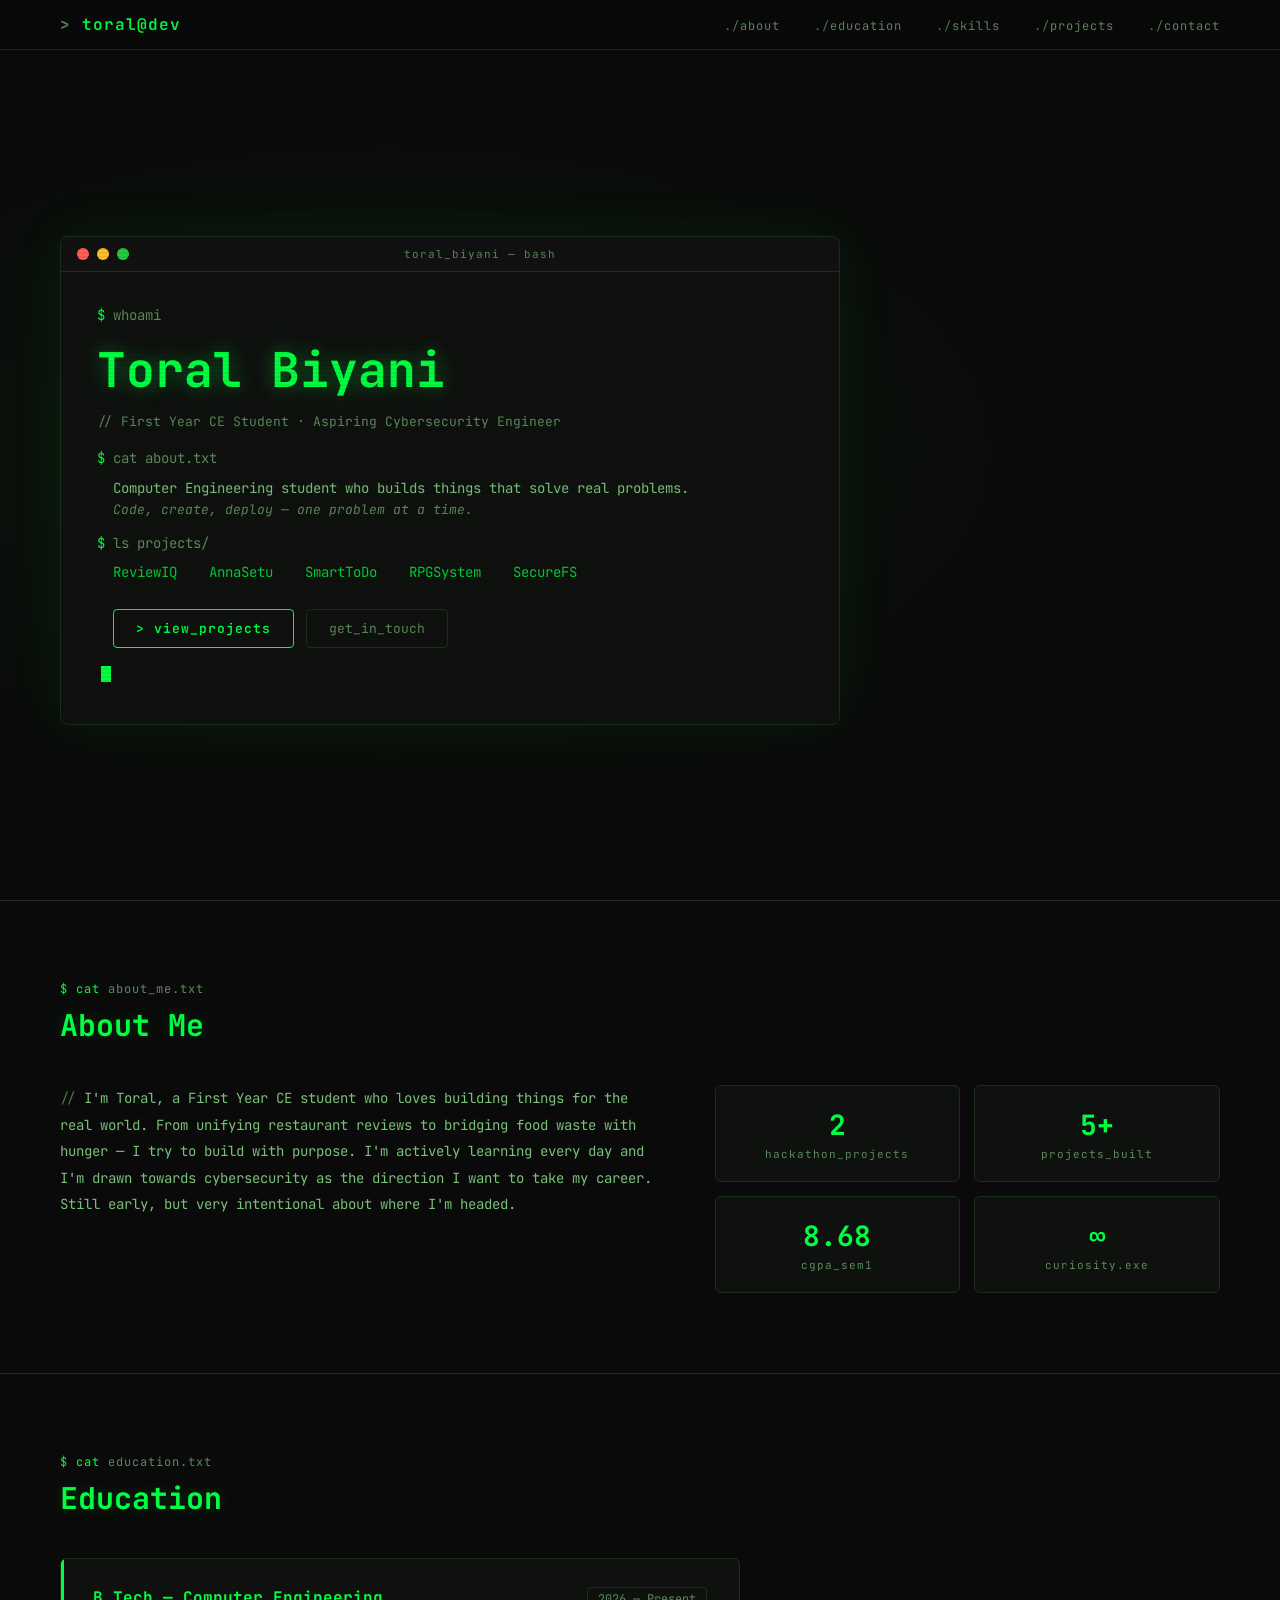
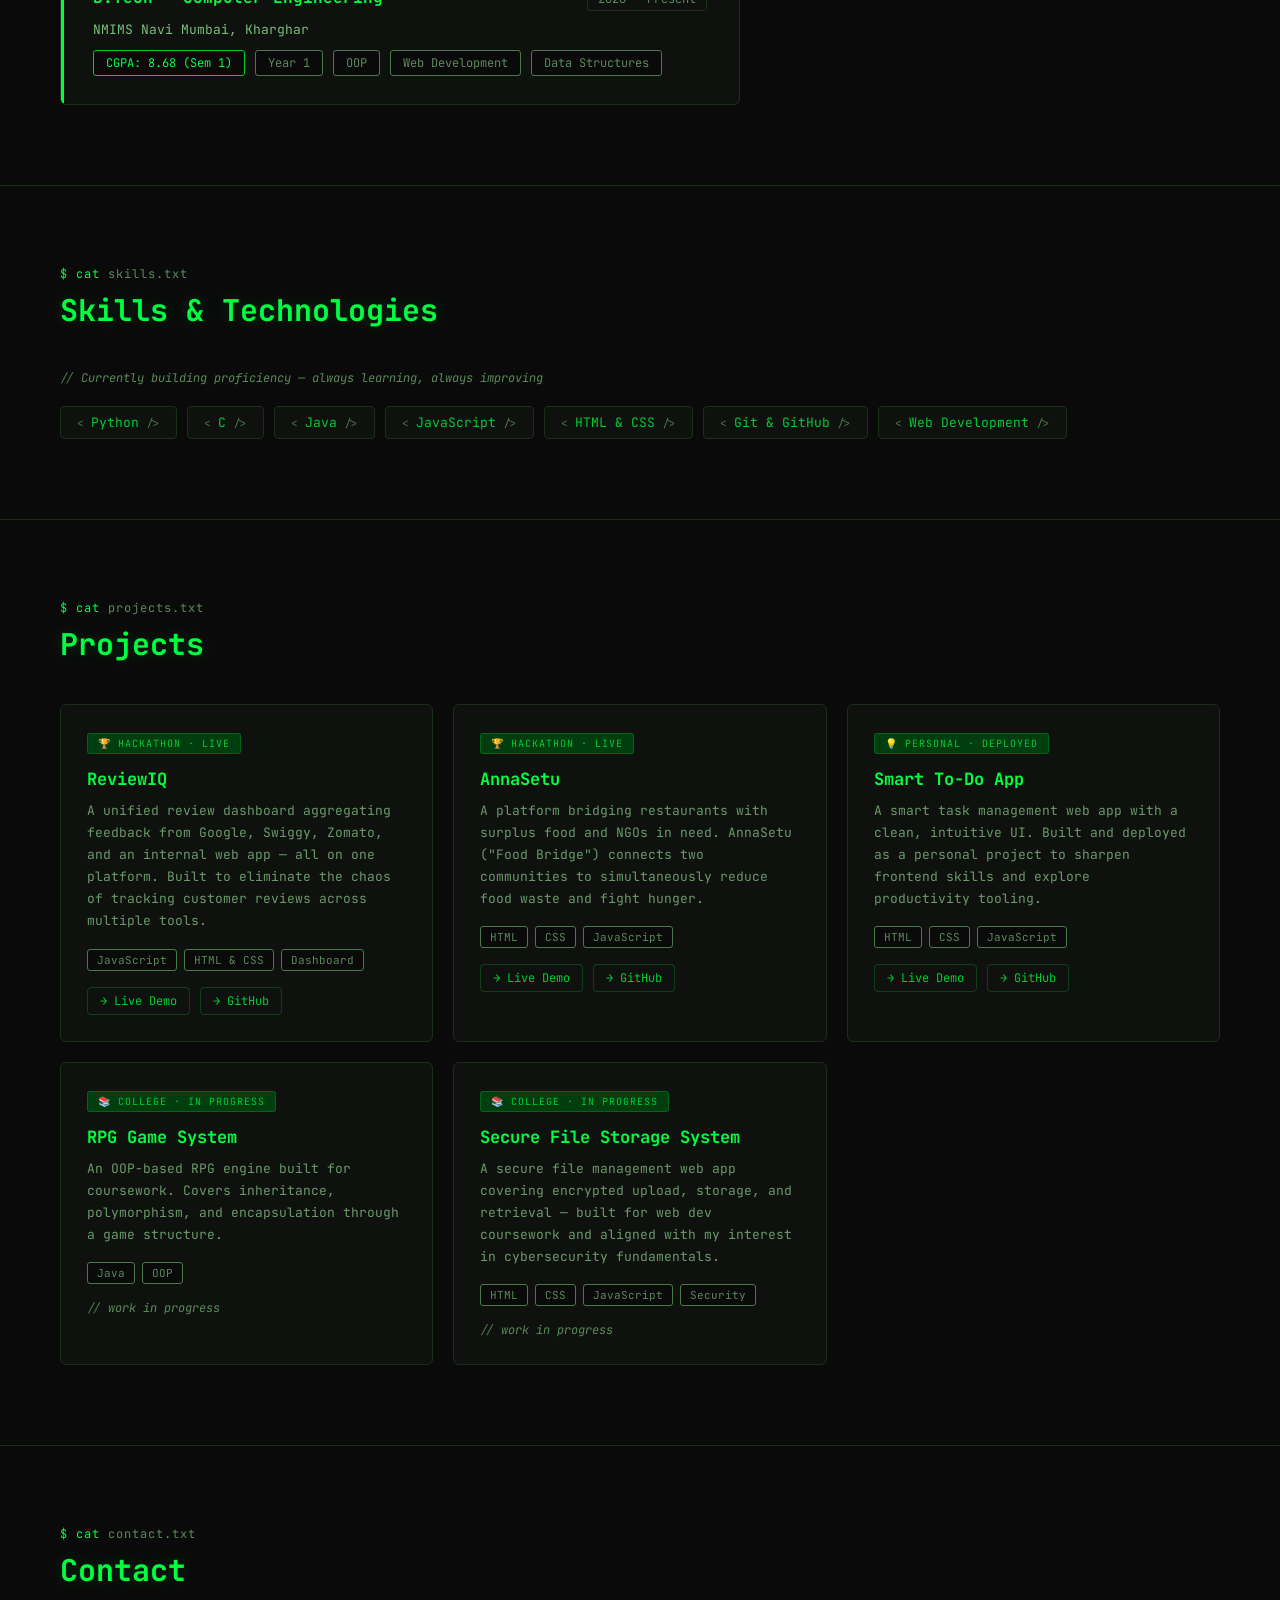
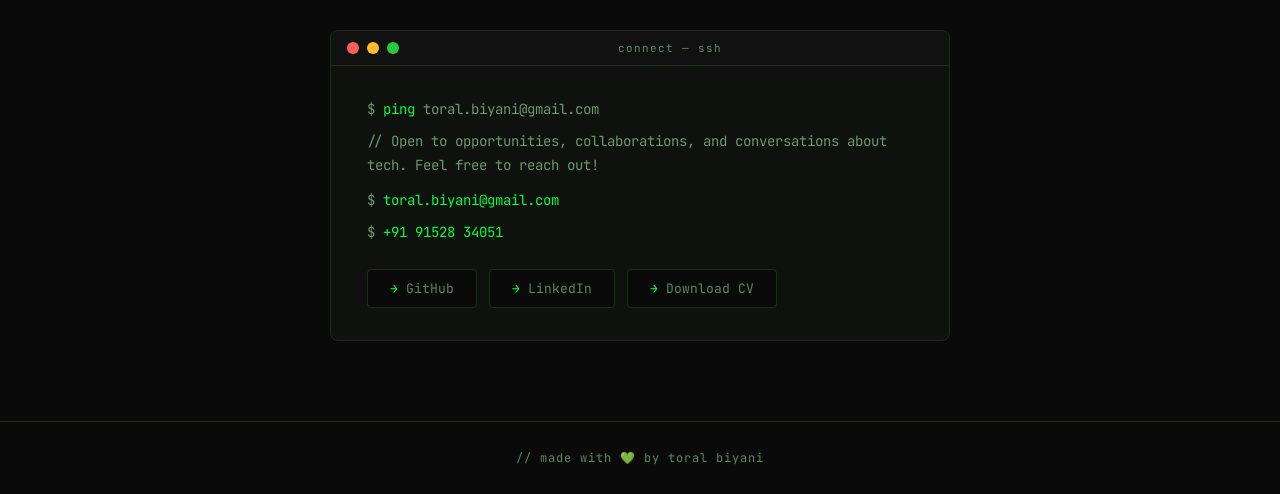
==== index.html @ 3d5fa168 "Add files via upload" ====
<!DOCTYPE html>
<html lang="en">
<head>
  <meta charset="UTF-8" />
  <meta name="viewport" content="width=device-width, initial-scale=1.0"/>
  <title>Toral Biyani | Portfolio</title>
  <link href="https://fonts.googleapis.com/css2?family=JetBrains+Mono:wght@300;400;500;600;700&display=swap" rel="stylesheet">
  <style>
    :root {
      --green: #00ff41;
      --green-dim: #00cc33;
      --green-dark: #003d0f;
      --green-glow: rgba(0,255,65,0.15);
      --bg: #0a0a0a;
      --card: #0f110f;
      --border: #1a2e1a;
      --text: #c8ffc8;
      --text-dim: #5a8a5a;
      --text-muted: #4a7a4a;
    }
    * { margin: 0; padding: 0; box-sizing: border-box; }
    body { font-family: 'JetBrains Mono', monospace; background: var(--bg); color: var(--text); }
    body::before { content: ''; position: fixed; top: 0; left: 0; width: 100%; height: 100%; background: repeating-linear-gradient(0deg, transparent, transparent 2px, rgba(0,0,0,0.06) 2px, rgba(0,0,0,0.06) 4px); pointer-events: none; z-index: 1000; }
    ::-webkit-scrollbar { width: 6px; } ::-webkit-scrollbar-track { background: var(--bg); } ::-webkit-scrollbar-thumb { background: var(--green-dim); border-radius: 3px; }
    [contenteditable="true"] { outline: none; border-bottom: 1px dashed transparent; transition: all 0.2s; cursor: text; }
    [contenteditable="true"]:hover { border-bottom: 1px dashed var(--green-dim); }
    [contenteditable="true"]:focus { border-bottom: 1px dashed var(--green); background: rgba(0,255,65,0.04); border-radius: 2px; }
    .edit-hint { position: fixed; bottom: 20px; right: 20px; background: var(--green-dark); color: var(--green); padding: 8px 14px; border-radius: 4px; font-size: 11px; z-index: 999; border: 1px solid var(--green-dim); box-shadow: 0 0 20px var(--green-glow); }
    nav { position: fixed; top: 0; width: 100%; background: rgba(10,10,10,0.95); backdrop-filter: blur(8px); padding: 14px 60px; display: flex; justify-content: space-between; align-items: center; z-index: 100; border-bottom: 1px solid var(--border); }
    .nav-logo { font-size: 16px; font-weight: 600; color: var(--green); letter-spacing: 1px; }
    .nav-logo::before { content: '> '; color: var(--text-dim); }
    .nav-links a { color: var(--text-dim); text-decoration: none; margin-left: 24px; font-size: 12px; transition: color 0.2s; letter-spacing: 1px; }
    .nav-links a::before { content: './'; color: var(--text-muted); }
    .nav-links a:hover { color: var(--green); text-shadow: 0 0 8px var(--green); }
    #hero { min-height: 100vh; display: flex; align-items: center; padding: 120px 60px 60px; background: radial-gradient(ellipse at 30% 50%, rgba(0,255,65,0.05) 0%, transparent 60%); }
    .terminal-window { background: var(--card); border: 1px solid var(--border); border-radius: 8px; width: 100%; max-width: 780px; box-shadow: 0 0 60px rgba(0,255,65,0.07); }
    .terminal-bar { background: #111; padding: 10px 16px; border-bottom: 1px solid var(--border); display: flex; align-items: center; gap: 8px; border-radius: 8px 8px 0 0; }
    .dot { width: 12px; height: 12px; border-radius: 50%; }
    .dot.red { background: #ff5f56; } .dot.yellow { background: #ffbd2e; } .dot.green-dot { background: #27c93f; }
    .terminal-title { font-size: 11px; color: var(--text-dim); margin: 0 auto; letter-spacing: 1px; }
    .terminal-body { padding: 32px 36px; }
    .t-line { margin-bottom: 6px; font-size: 14px; line-height: 1.7; }
    .t-prompt { color: var(--text-dim); } .t-prompt::before { content: '$ '; color: var(--green); }
    .t-output { color: var(--text); padding-left: 16px; }
    .t-name { font-size: clamp(28px,4vw,48px); font-weight: 700; color: var(--green); text-shadow: 0 0 20px rgba(0,255,65,0.4); display: block; margin: 10px 0; }
    .t-tag { color: var(--text-dim); font-size: 13px; }
    .t-tagline { color: #7abf7a; font-size: 14px; margin: 8px 0 4px; padding-left: 16px; }
    .t-oneliner { color: var(--text-dim); font-size: 13px; padding-left: 16px; font-style: italic; }
    .t-blank { margin-bottom: 14px; }
    .t-cursor { display: inline-block; width: 10px; height: 16px; background: var(--green); animation: blink 1s infinite; vertical-align: middle; margin-left: 4px; }
    @keyframes blink { 0%,49%{opacity:1}50%,100%{opacity:0} }
    .hero-btns { display: flex; gap: 12px; flex-wrap: wrap; margin-top: 24px; padding-left: 16px; }
    .btn-primary { background: transparent; color: var(--green); padding: 10px 22px; border: 1px solid var(--green); border-radius: 4px; text-decoration: none; font-family: inherit; font-size: 13px; font-weight: 600; transition: all 0.2s; letter-spacing: 1px; }
    .btn-primary::before { content: '> '; }
    .btn-primary:hover { background: var(--green-glow); box-shadow: 0 0 20px rgba(0,255,65,0.2); }
    .btn-secondary { background: transparent; color: var(--text-dim); padding: 10px 22px; border: 1px solid var(--border); border-radius: 4px; text-decoration: none; font-family: inherit; font-size: 13px; transition: all 0.2s; }
    .btn-secondary:hover { border-color: var(--green-dim); color: var(--green); }
    section { padding: 80px 60px; border-top: 1px solid var(--border); }
    .section-prompt { font-size: 12px; color: var(--text-dim); margin-bottom: 8px; letter-spacing: 1px; }
    .section-prompt::before { content: '$ cat '; color: var(--green); }
    .section-prompt::after { content: '.txt'; }
    .section-title { font-size: 30px; font-weight: 700; color: var(--green); margin-bottom: 40px; text-shadow: 0 0 15px rgba(0,255,65,0.2); }
    .about-grid { display: grid; grid-template-columns: 1.2fr 1fr; gap: 48px; align-items: start; }
    .about-text { font-size: 14px; color: #7abf7a; line-height: 1.9; }
    .about-text::before { content: '// '; color: var(--text-muted); }
    .about-stats { display: grid; grid-template-columns: 1fr 1fr; gap: 14px; }
    .stat-card { background: var(--card); border: 1px solid var(--border); padding: 20px; border-radius: 6px; text-align: center; transition: all 0.2s; position: relative; overflow: hidden; }
    .stat-card::before { content: ''; position: absolute; top: 0; left: 0; right: 0; height: 2px; background: var(--green); opacity: 0; transition: opacity 0.2s; }
    .stat-card:hover { border-color: var(--green-dim); } .stat-card:hover::before { opacity: 1; }
    .stat-number { font-size: 28px; font-weight: 700; color: var(--green); }
    .stat-label { font-size: 11px; color: var(--text-dim); margin-top: 4px; letter-spacing: 1px; }
    .edu-card { background: var(--card); border: 1px solid var(--border); border-radius: 6px; padding: 28px 32px; position: relative; overflow: hidden; transition: all 0.2s; max-width: 680px; }
    .edu-card::before { content: ''; position: absolute; top: 0; left: 0; width: 3px; height: 100%; background: var(--green); }
    .edu-card:hover { border-color: var(--green-dim); box-shadow: 0 0 24px rgba(0,255,65,0.06); }
    .edu-header { display: flex; justify-content: space-between; align-items: flex-start; flex-wrap: wrap; gap: 10px; margin-bottom: 10px; }
    .edu-degree { font-size: 16px; font-weight: 700; color: var(--green); }
    .edu-date { font-size: 12px; color: var(--text-dim); border: 1px solid var(--border); padding: 3px 10px; border-radius: 3px; }
    .edu-college { font-size: 13px; color: #7abf7a; margin-bottom: 12px; }
    .edu-meta { display: flex; gap: 10px; flex-wrap: wrap; }
    .edu-chip { background: var(--bg); border: 1px solid var(--text-muted); color: var(--text-dim); padding: 4px 12px; border-radius: 3px; font-size: 12px; }
    .edu-chip.highlight { border-color: var(--green-dim); color: var(--green); }
    .skills-section-note { font-size: 12px; color: var(--text-dim); margin-bottom: 20px; font-style: italic; }
    .skills-section-note::before { content: '// '; color: var(--text-muted); }
    .skills-grid { display: flex; flex-wrap: wrap; gap: 10px; }
    .skill-tag { background: var(--card); border: 1px solid var(--border); color: var(--green-dim); padding: 7px 16px; border-radius: 4px; font-size: 13px; font-family: inherit; transition: all 0.2s; }
    .skill-tag::before { content: '< '; color: var(--text-muted); font-size: 11px; }
    .skill-tag::after { content: ' />'; color: var(--text-muted); font-size: 11px; }
    .skill-tag:hover { border-color: var(--green); color: var(--green); box-shadow: 0 0 12px rgba(0,255,65,0.1); }
    .add-skill-btn { background: transparent; border: 1px dashed var(--text-dim); color: var(--text-dim); padding: 7px 16px; border-radius: 4px; font-size: 13px; font-family: inherit; cursor: pointer; transition: all 0.2s; }
    .add-skill-btn:hover { border-color: var(--green); color: var(--green); }
    .projects-grid { display: grid; grid-template-columns: repeat(auto-fill, minmax(320px,1fr)); gap: 20px; }
    .project-card { background: var(--card); border: 1px solid var(--border); border-radius: 6px; padding: 26px; transition: all 0.2s; position: relative; overflow: hidden; }
    .project-card::before { content: ''; position: absolute; top: 0; left: 0; width: 3px; height: 100%; background: var(--green); opacity: 0; transition: opacity 0.2s; }
    .project-card:hover { border-color: var(--green-dim); transform: translateY(-3px); box-shadow: 0 8px 30px rgba(0,255,65,0.07); }
    .project-card:hover::before { opacity: 1; }
    .project-badge { display: inline-block; background: var(--green-dark); color: var(--green-dim); padding: 3px 10px; border-radius: 3px; font-size: 10px; margin-bottom: 14px; border: 1px solid rgba(0,255,65,0.2); letter-spacing: 1px; text-transform: uppercase; }
    .project-title { font-size: 17px; font-weight: 700; color: var(--green); margin-bottom: 10px; }
    .project-desc { font-size: 13px; color: #6a9a6a; line-height: 1.7; margin-bottom: 16px; }
    .project-tech { display: flex; flex-wrap: wrap; gap: 7px; margin-bottom: 16px; }
    .tech-chip { background: var(--bg); border: 1px solid var(--text-muted); color: var(--text-dim); padding: 3px 9px; border-radius: 3px; font-size: 11px; font-family: inherit; }
    .project-links { display: flex; gap: 10px; }
    .project-link { font-size: 12px; color: var(--green-dim); text-decoration: none; border: 1px solid rgba(0,255,65,0.2); padding: 5px 12px; border-radius: 4px; font-family: inherit; transition: all 0.2s; }
    .project-link::before { content: '→ '; }
    .project-link:hover { background: var(--green-glow); color: var(--green); border-color: var(--green); }
    .project-wip { font-size: 12px; color: var(--text-dim); font-style: italic; margin-top: 10px; }
    .project-wip::before { content: '// '; color: var(--text-muted); }
    .add-project-btn { background: transparent; border: 1px dashed var(--text-dim); border-radius: 6px; padding: 28px; color: var(--text-dim); font-size: 13px; font-family: inherit; cursor: pointer; width: 100%; text-align: center; transition: all 0.2s; }
    .add-project-btn:hover { border-color: var(--green); color: var(--green); }
    .contact-terminal { background: var(--card); border: 1px solid var(--border); border-radius: 8px; max-width: 620px; margin: 0 auto; overflow: hidden; }
    .contact-bar { background: #111; padding: 10px 16px; border-bottom: 1px solid var(--border); display: flex; align-items: center; gap: 8px; }
    .contact-body { padding: 32px 36px; }
    .c-line { font-size: 14px; margin-bottom: 8px; color: #6a9a6a; line-height: 1.7; }
    .c-line span { color: var(--green); }
    .contact-links { display: flex; gap: 12px; flex-wrap: wrap; margin-top: 24px; }
    .contact-link { background: var(--bg); border: 1px solid var(--border); color: var(--text-dim); padding: 10px 22px; border-radius: 4px; text-decoration: none; font-family: inherit; font-size: 13px; transition: all 0.2s; }
    .contact-link::before { content: '→ '; color: var(--green); }
    .contact-link:hover { border-color: var(--green); color: var(--green); }
    footer { text-align: center; padding: 28px; color: var(--text-dim); font-size: 12px; border-top: 1px solid var(--border); letter-spacing: 1px; }
    @media (max-width: 768px) { nav { padding: 12px 20px; } #hero, section { padding: 90px 20px 50px; } .terminal-body { padding: 20px; } .about-grid { grid-template-columns: 1fr; } .nav-links { display: none; } .edu-header { flex-direction: column; } }
  </style>
</head>
<body>
<nav>
  <div class="nav-logo" contenteditable="false">toral@dev</div>
  <div class="nav-links">
    <a href="#about">about</a>
    <a href="#education">education</a>
    <a href="#skills">skills</a>
    <a href="#projects">projects</a>
    <a href="#contact">contact</a>
  </div>
</nav>

<section id="hero">
  <div class="terminal-window">
    <div class="terminal-bar">
      <div class="dot red"></div><div class="dot yellow"></div><div class="dot green-dot"></div>
      <span class="terminal-title">toral_biyani — bash</span>
    </div>
    <div class="terminal-body">
      <div class="t-line t-prompt" contenteditable="false">whoami</div>
      <span class="t-name" contenteditable="false">Toral Biyani</span>
      <div class="t-line t-tag" contenteditable="false">// First Year CE Student · Aspiring Cybersecurity Engineer</div>
      <div class="t-blank"></div>
      <div class="t-line t-prompt" contenteditable="false">cat about.txt</div>
      <div class="t-tagline" contenteditable="false">Computer Engineering student who builds things that solve real problems.</div>
      <div class="t-oneliner">Code, create, deploy — one problem at a time.</div>
      <div class="t-blank"></div>
      <div class="t-line t-prompt">ls projects/</div>
      <div class="t-line t-output" style="color:var(--green-dim)">ReviewIQ &nbsp;&nbsp; AnnaSetu &nbsp;&nbsp; SmartToDo &nbsp;&nbsp; RPGSystem &nbsp;&nbsp; SecureFS</div>
      <div class="t-blank"></div>
      <div class="hero-btns">
        <a href="#projects" class="btn-primary">view_projects</a>
        <a href="#contact" class="btn-secondary">get_in_touch</a>
      </div>
      <div class="t-blank"></div>
      <div class="t-line" style="color:var(--text-dim)"><span class="t-cursor"></span></div>
    </div>
  </div>
</section>

<section id="about">
  <div class="section-prompt" contenteditable="false">about_me</div>
  <div class="section-title">About Me</div>
  <div class="about-grid">
    <p class="about-text" contenteditable="false">I'm Toral, a First Year CE student who loves building things for the real world. From unifying restaurant reviews to bridging food waste with hunger — I try to build with purpose. I'm actively learning every day and I'm drawn towards cybersecurity as the direction I want to take my career. Still early, but very intentional about where I'm headed.</p>
    <div class="about-stats">
      <div class="stat-card"><div class="stat-number" contenteditable="false">2</div><div class="stat-label" contenteditable="false">hackathon_projects</div></div>
      <div class="stat-card"><div class="stat-number" contenteditable="false">5+</div><div class="stat-label" contenteditable="false">projects_built</div></div>
      <div class="stat-card"><div class="stat-number" contenteditable="false">8.68</div><div class="stat-label" contenteditable="false">cgpa_sem1</div></div>
      <div class="stat-card"><div class="stat-number" contenteditable="false">∞</div><div class="stat-label" contenteditable="false">curiosity.exe</div></div>
    </div>
  </div>
</section>

<section id="education">
  <div class="section-prompt" contenteditable="false">education</div>
  <div class="section-title">Education</div>
  <div class="edu-card">
    <div class="edu-header">
      <div class="edu-degree" contenteditable="false">B.Tech — Computer Engineering</div>
      <div class="edu-date" contenteditable="false">2026 — Present</div>
    </div>
    <div class="edu-college" contenteditable="false">NMIMS Navi Mumbai, Kharghar</div>
    <div class="edu-meta">
      <div class="edu-chip highlight" contenteditable="false">CGPA: 8.68 (Sem 1)</div>
      <div class="edu-chip" contenteditable="false">Year 1</div>
      <div class="edu-chip" contenteditable="false">OOP</div>
      <div class="edu-chip" contenteditable="false">Web Development</div>
      <div class="edu-chip" contenteditable="false">Data Structures</div>
    </div>
  </div>
</section>

<section id="skills">
  <div class="section-prompt" contenteditable="false">skills</div>
  <div class="section-title">Skills & Technologies</div>
  <p class="skills-section-note">Currently building proficiency — always learning, always improving</p>
  <div class="skills-grid" id="skillsGrid">
    <span class="skill-tag" contenteditable="false">Python</span>
    <span class="skill-tag" contenteditable="false">C</span>
    <span class="skill-tag" contenteditable="false">Java</span>
    <span class="skill-tag" contenteditable="false">JavaScript</span>
    <span class="skill-tag" contenteditable="false">HTML & CSS</span>
    <span class="skill-tag" contenteditable="false">Git & GitHub</span>
    <span class="skill-tag" contenteditable="false">Web Development</span>
  </div>
</section>

<section id="projects">
  <div class="section-prompt" contenteditable="false">projects</div>
  <div class="section-title">Projects</div>
  <div class="projects-grid" id="projectsGrid">

    <div class="project-card">
      <div class="project-badge" contenteditable="false">🏆 Hackathon · Live</div>
      <div class="project-title" contenteditable="false">ReviewIQ</div>
      <div class="project-desc" contenteditable="false">A unified review dashboard aggregating feedback from Google, Swiggy, Zomato, and an internal web app — all on one platform. Built to eliminate the chaos of tracking customer reviews across multiple tools.</div>
      <div class="project-tech">
        <span class="tech-chip" contenteditable="false">JavaScript</span>
        <span class="tech-chip" contenteditable="false">HTML & CSS</span>
        <span class="tech-chip" contenteditable="false">Dashboard</span>
      </div>
      <div class="project-links">
        <a href="https://reviewiq-mocha.vercel.app/" class="project-link" target="_blank">Live Demo</a>
        <a href="https://github.com/toral-7/Executors-PS4" class="project-link" target="_blank">GitHub</a>
      </div>
    </div>

    <div class="project-card">
      <div class="project-badge" contenteditable="false">🏆 Hackathon · Live</div>
      <div class="project-title" contenteditable="false">AnnaSetu</div>
      <div class="project-desc" contenteditable="false">A platform bridging restaurants with surplus food and NGOs in need. AnnaSetu ("Food Bridge") connects two communities to simultaneously reduce food waste and fight hunger.</div>
      <div class="project-tech">
        <span class="tech-chip" contenteditable="false">HTML</span>
        <span class="tech-chip" contenteditable="false">CSS</span>
        <span class="tech-chip" contenteditable="false">JavaScript</span>
      </div>
      <div class="project-links">
        <a href="https://foodbridge-d9a74.web.app/" class="project-link" target="_blank">Live Demo</a>
        <a href="https://github.com/Shashwat-Chavarkar26/Techsprint" class="project-link" target="_blank">GitHub</a>
      </div>
    </div>

    <div class="project-card">
      <div class="project-badge" contenteditable="false">💡 Personal · Deployed</div>
      <div class="project-title" contenteditable="false">Smart To-Do App</div>
      <div class="project-desc" contenteditable="false">A smart task management web app with a clean, intuitive UI. Built and deployed as a personal project to sharpen frontend skills and explore productivity tooling.</div>
      <div class="project-tech">
        <span class="tech-chip" contenteditable="false">HTML</span>
        <span class="tech-chip" contenteditable="false">CSS</span>
        <span class="tech-chip" contenteditable="false">JavaScript</span>
      </div>
      <div class="project-links">
        <a href="https://toral-7.github.io/Smart-To-do-App/" class="project-link" target="_blank">Live Demo</a>
        <a href="https://github.com/toral-7/Smart-To-do-App" class="project-link" target="_blank">GitHub</a>
      </div>
    </div>

    <div class="project-card">
      <div class="project-badge" contenteditable="false">📚 College · In Progress</div>
      <div class="project-title" contenteditable="false">RPG Game System</div>
      <div class="project-desc" contenteditable="false">An OOP-based RPG engine built for coursework. Covers inheritance, polymorphism, and encapsulation through a game structure.</div>
      <div class="project-tech">
        <span class="tech-chip" contenteditable="false">Java</span>
        <span class="tech-chip" contenteditable="false">OOP</span>
      </div>
      <p class="project-wip">work in progress</p>
    </div>

    <div class="project-card">
      <div class="project-badge" contenteditable="false">📚 College · In Progress</div>
      <div class="project-title" contenteditable="false">Secure File Storage System</div>
      <div class="project-desc" contenteditable="false">A secure file management web app covering encrypted upload, storage, and retrieval — built for web dev coursework and aligned with my interest in cybersecurity fundamentals.</div>
      <div class="project-tech">
        <span class="tech-chip" contenteditable="false">HTML</span>
        <span class="tech-chip" contenteditable="false">CSS</span>
        <span class="tech-chip" contenteditable="false">JavaScript</span>
        <span class="tech-chip" contenteditable="false">Security</span>
      </div>
      <p class="project-wip">work in progress</p>
    </div>
  </div>
</section>

<section id="contact">
  <div class="section-prompt" contenteditable="false">contact</div>
  <div class="section-title">Contact</div>
  <div class="contact-terminal">
    <div class="contact-bar">
      <div class="dot red"></div><div class="dot yellow"></div><div class="dot green-dot"></div>
      <span class="terminal-title">connect — ssh</span>
    </div>
    <div class="contact-body">
      <div class="c-line">$ <span>ping</span> toral.biyani@gmail.com</div>
      <div class="c-line" contenteditable="false">// Open to opportunities, collaborations, and conversations about tech. Feel free to reach out!</div>
      <div class="c-line" style="margin-top:12px;">$ <span contenteditable="false">toral.biyani@gmail.com</span></div>
      <div class="c-line">$ <span contenteditable="false">+91 91528 34051</span></div>
      <div class="contact-links">
        <a href="https://github.com/toral-7" class="contact-link" target="_blank">GitHub</a>
        <a href="https://www.linkedin.com/in/toral-biyani-683ba9376/" class="contact-link" target="_blank">LinkedIn</a>
        <a href="https://drive.google.com/file/d/1hPYd98aHu10ZrvgjDI_PnOApwJtbGR93/view?usp=sharing" class="contact-link" target="_blank">Download CV</a>
      </div>
    </div>
  </div>
</section>

<footer>// made with 💚 by toral biyani</footer>
</body>
</html>
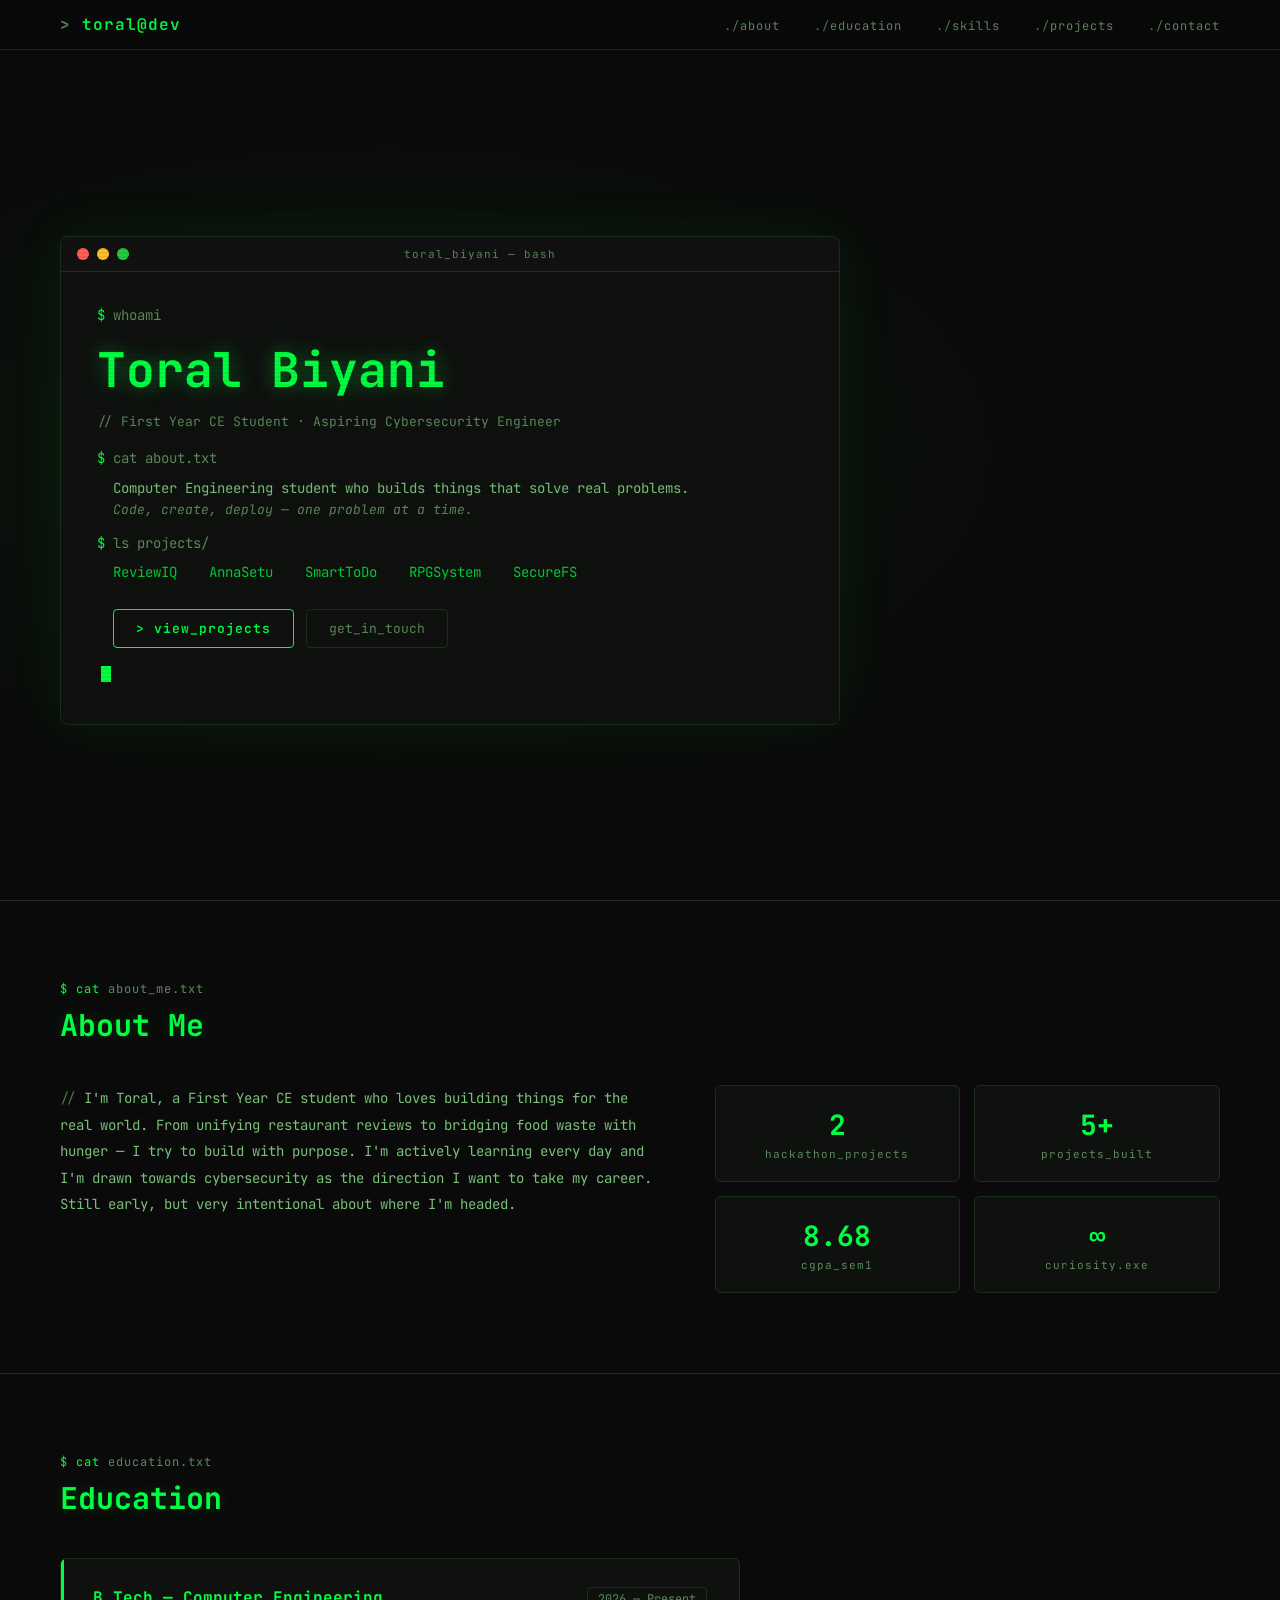
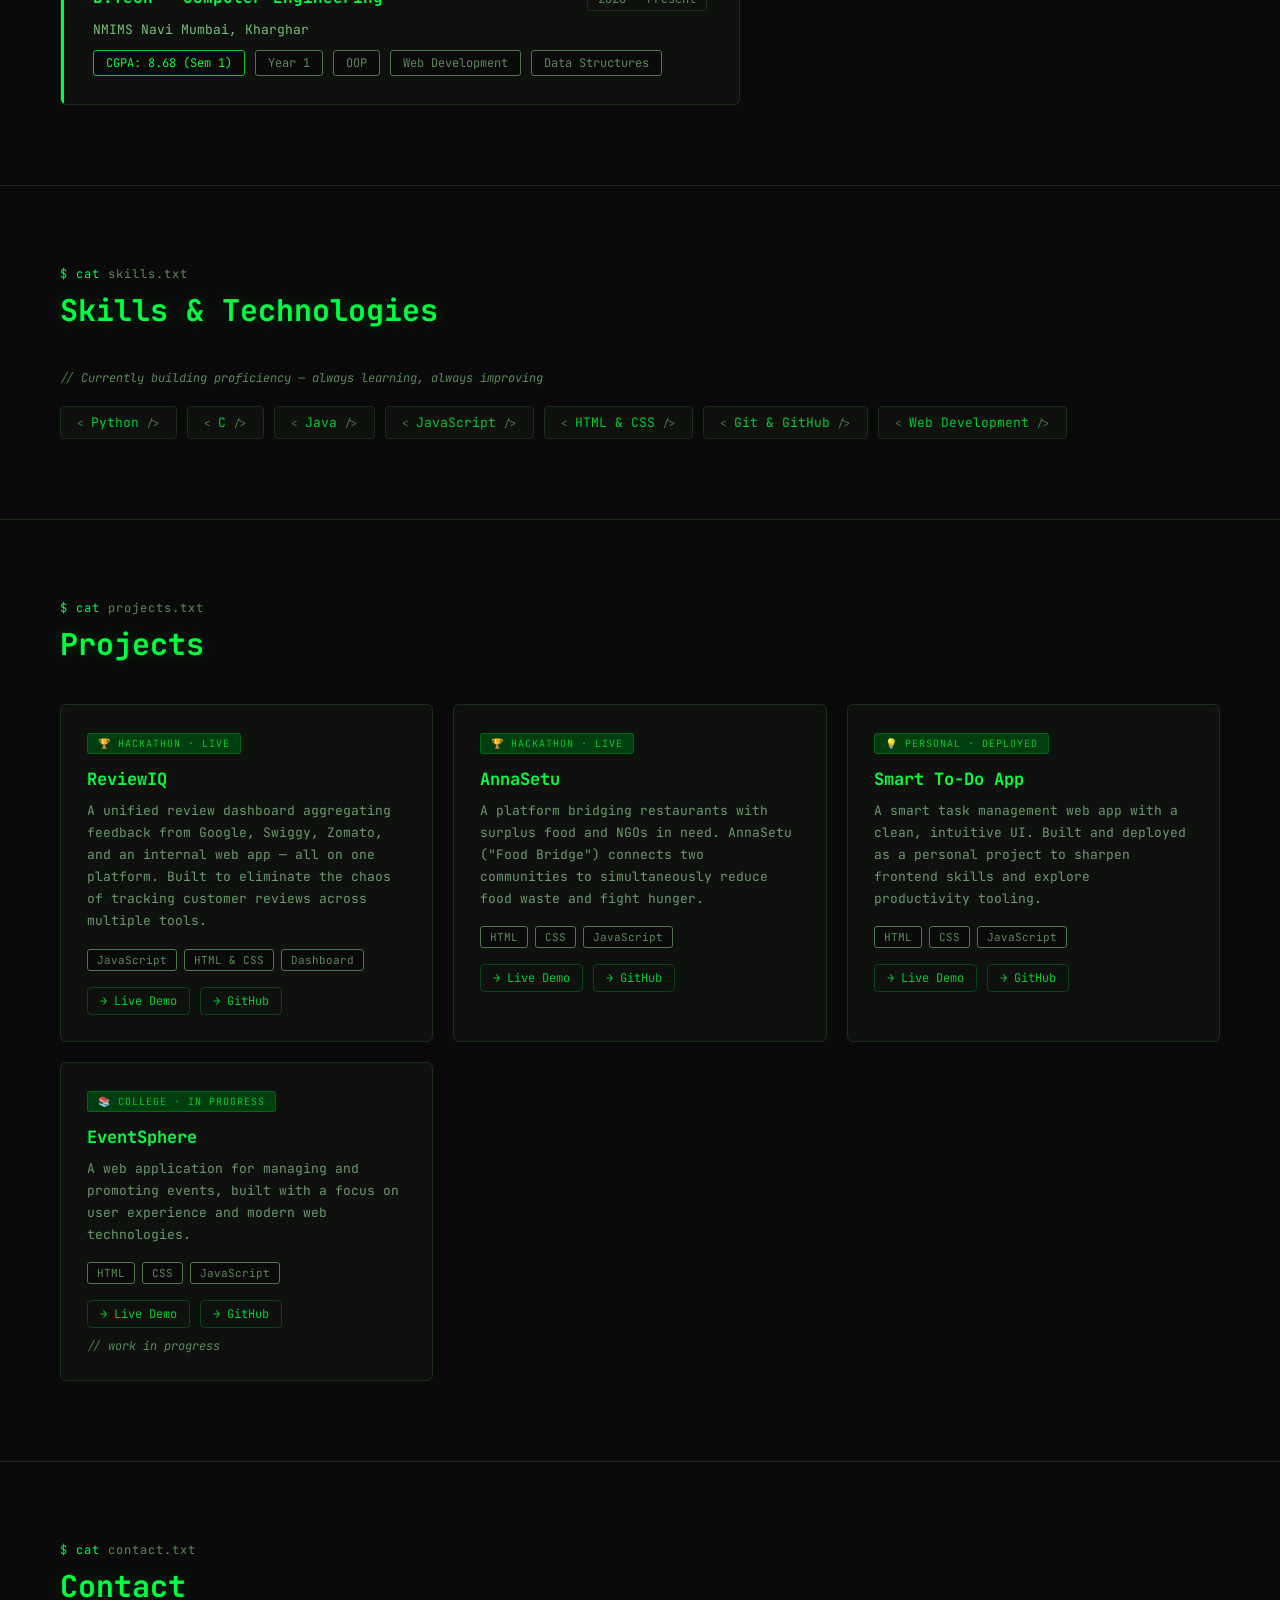
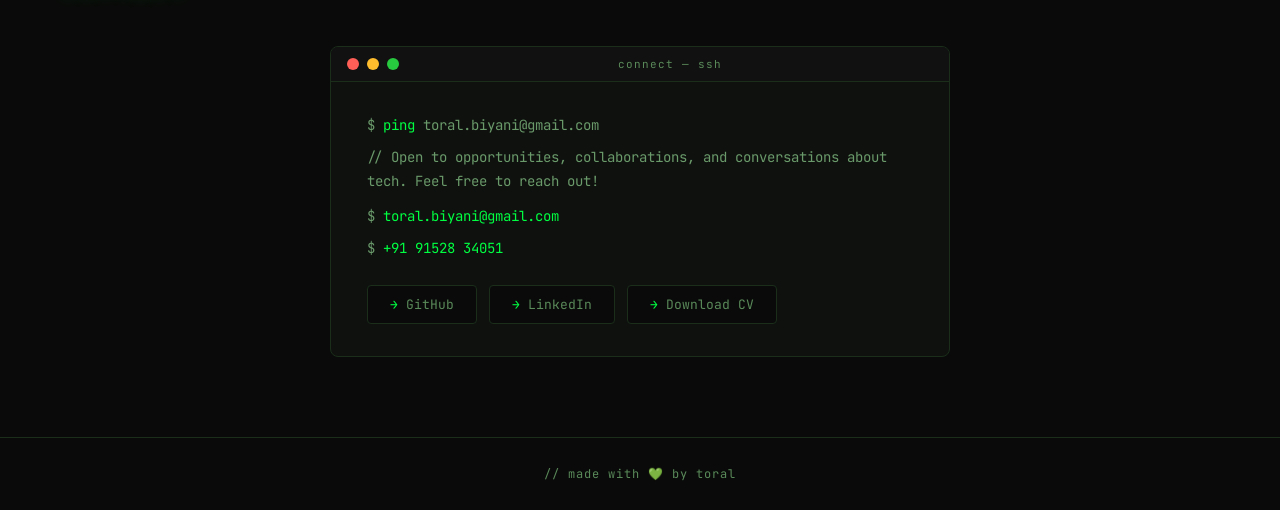
==== commit 7c883805: "Updated projects" ====
--- a/index.html
+++ b/index.html
@@ -259,24 +259,16 @@
 
     <div class="project-card">
       <div class="project-badge" contenteditable="false">📚 College · In Progress</div>
-      <div class="project-title" contenteditable="false">RPG Game System</div>
-      <div class="project-desc" contenteditable="false">An OOP-based RPG engine built for coursework. Covers inheritance, polymorphism, and encapsulation through a game structure.</div>
-      <div class="project-tech">
-        <span class="tech-chip" contenteditable="false">Java</span>
-        <span class="tech-chip" contenteditable="false">OOP</span>
-      </div>
-      <p class="project-wip">work in progress</p>
-    </div>
-
-    <div class="project-card">
-      <div class="project-badge" contenteditable="false">📚 College · In Progress</div>
-      <div class="project-title" contenteditable="false">Secure File Storage System</div>
-      <div class="project-desc" contenteditable="false">A secure file management web app covering encrypted upload, storage, and retrieval — built for web dev coursework and aligned with my interest in cybersecurity fundamentals.</div>
+      <div class="project-title" contenteditable="false">EventSphere</div>
+      <div class="project-desc" contenteditable="false">A web application for managing and promoting events, built with a focus on user experience and modern web technologies.</div>
       <div class="project-tech">
         <span class="tech-chip" contenteditable="false">HTML</span>
         <span class="tech-chip" contenteditable="false">CSS</span>
         <span class="tech-chip" contenteditable="false">JavaScript</span>
-        <span class="tech-chip" contenteditable="false">Security</span>
+      </div>
+      <div class="project-links">
+        <a href="https://toral-7.github.io/EventSphere/" class="project-link" target="_blank">Live Demo</a>
+        <a href="https://github.com/toral-7/EventSphere" class="project-link" target="_blank">GitHub</a>
       </div>
       <p class="project-wip">work in progress</p>
     </div>
@@ -305,6 +297,6 @@
   </div>
 </section>
 
-<footer>// made with 💚 by toral biyani</footer>
+<footer>// made with 💚 by toral</footer>
 </body>
-</html>+</html>
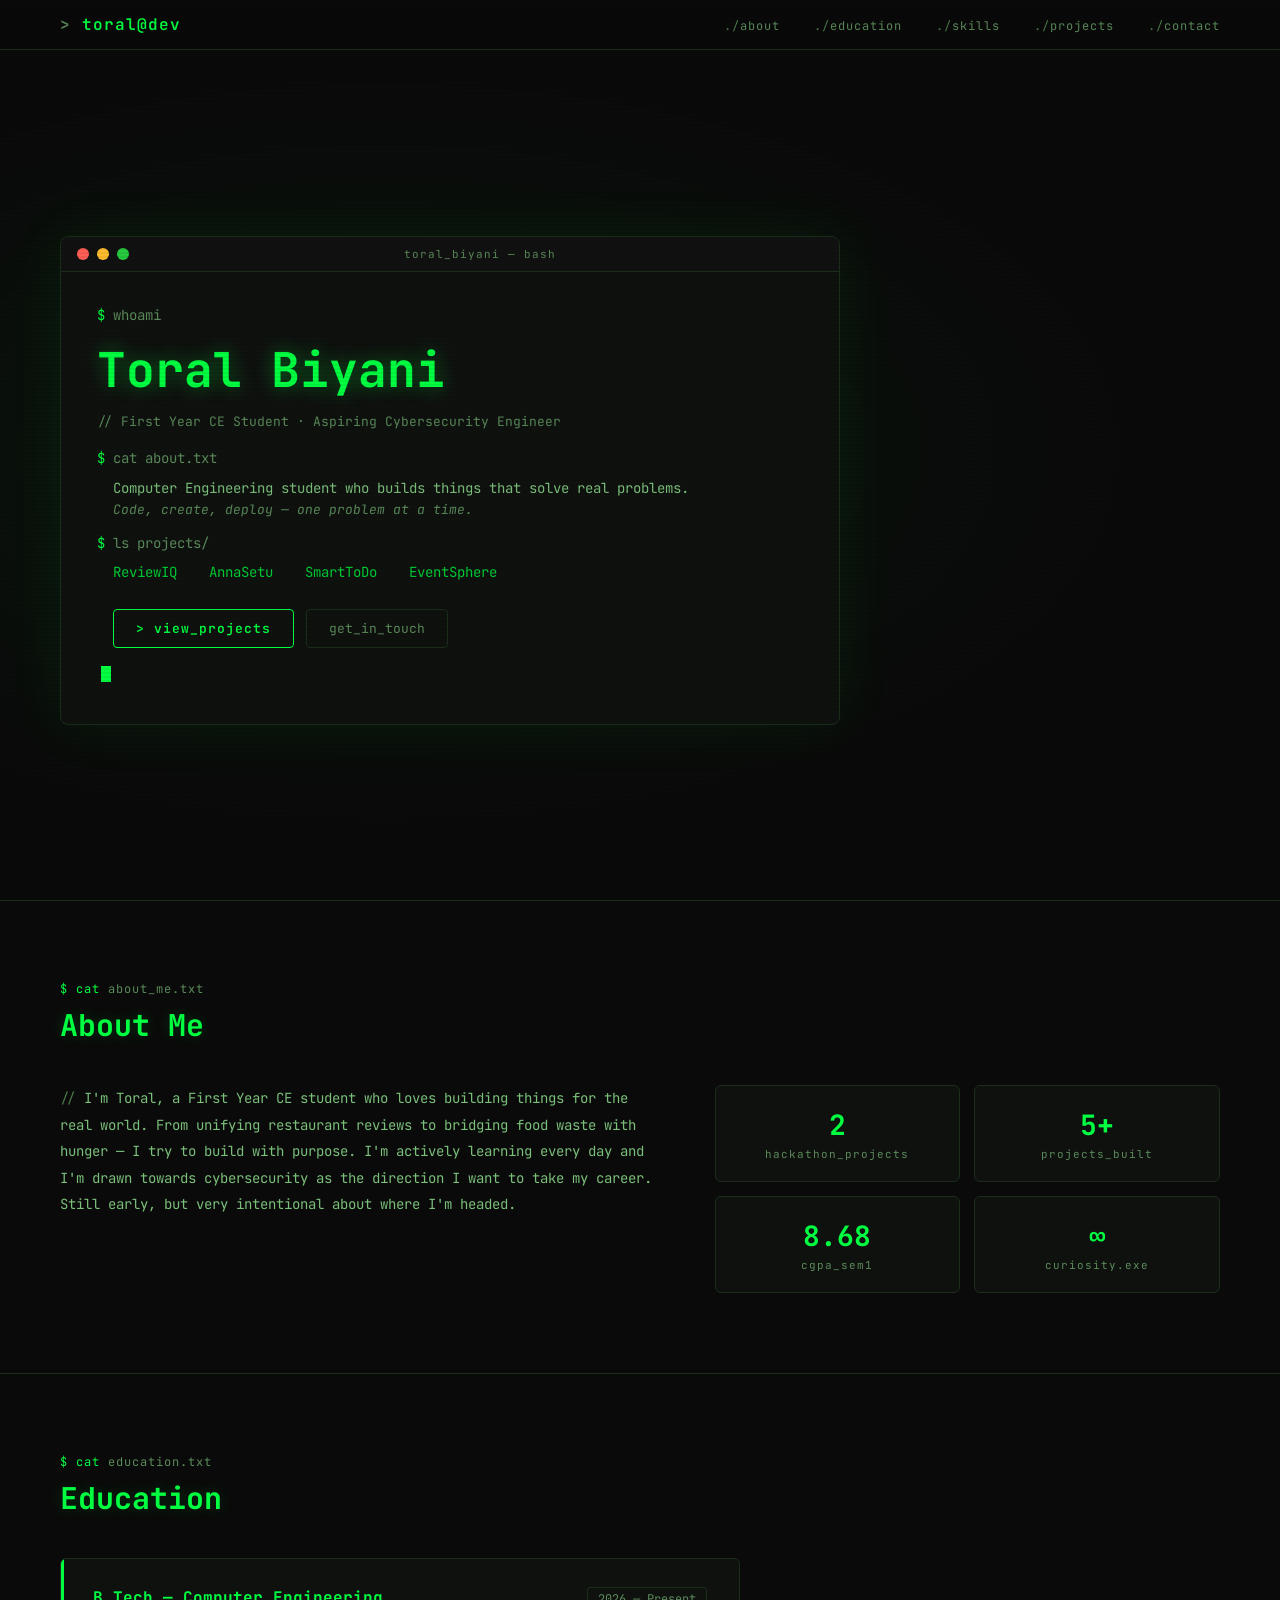
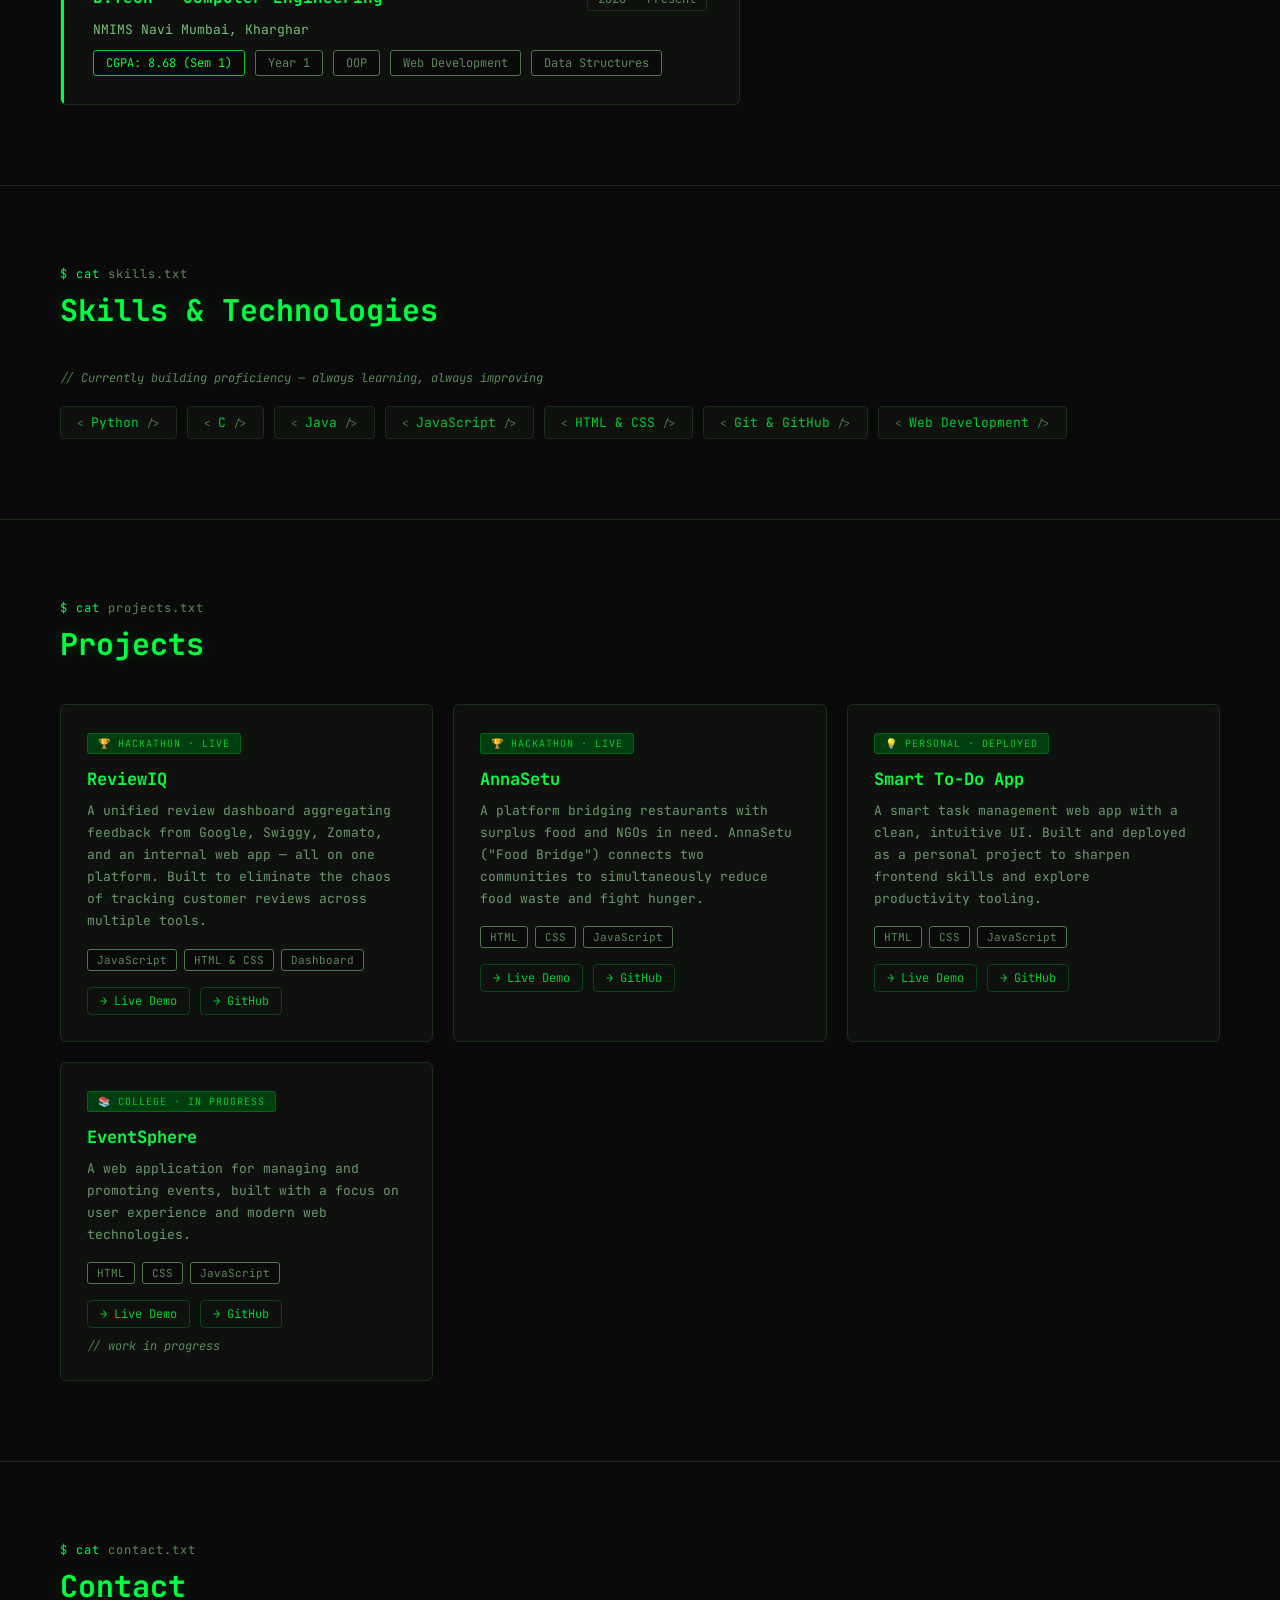
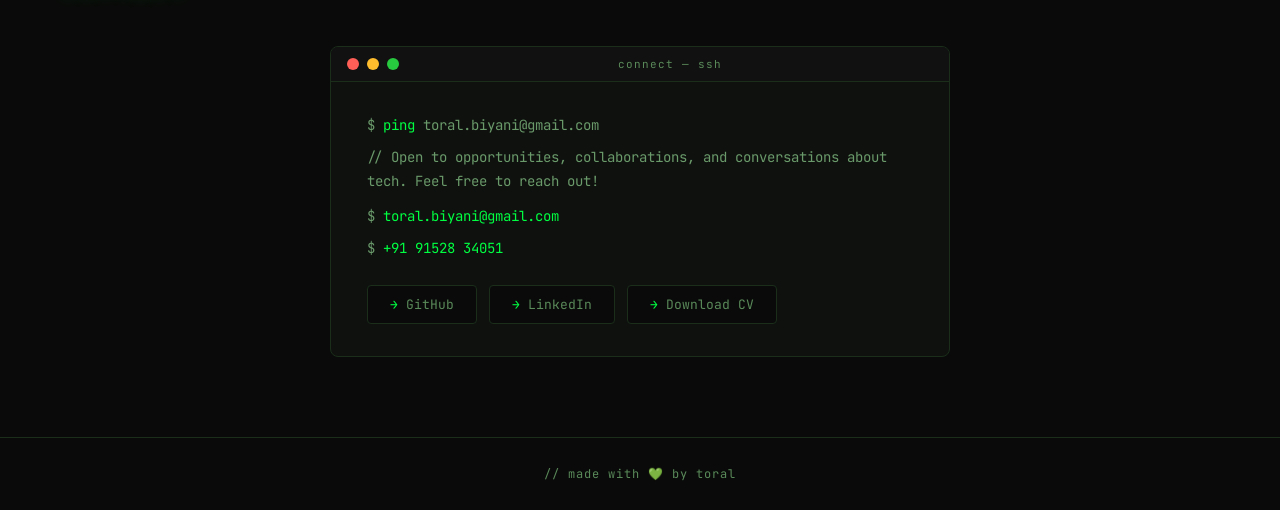
==== commit 3994a17e: "Update index.html" ====
--- a/index.html
+++ b/index.html
@@ -147,7 +147,7 @@
       <div class="t-oneliner">Code, create, deploy — one problem at a time.</div>
       <div class="t-blank"></div>
       <div class="t-line t-prompt">ls projects/</div>
-      <div class="t-line t-output" style="color:var(--green-dim)">ReviewIQ &nbsp;&nbsp; AnnaSetu &nbsp;&nbsp; SmartToDo &nbsp;&nbsp; RPGSystem &nbsp;&nbsp; SecureFS</div>
+      <div class="t-line t-output" style="color:var(--green-dim)">ReviewIQ &nbsp;&nbsp; AnnaSetu &nbsp;&nbsp; SmartToDo &nbsp;&nbsp; EventSphere</div>
       <div class="t-blank"></div>
       <div class="hero-btns">
         <a href="#projects" class="btn-primary">view_projects</a>
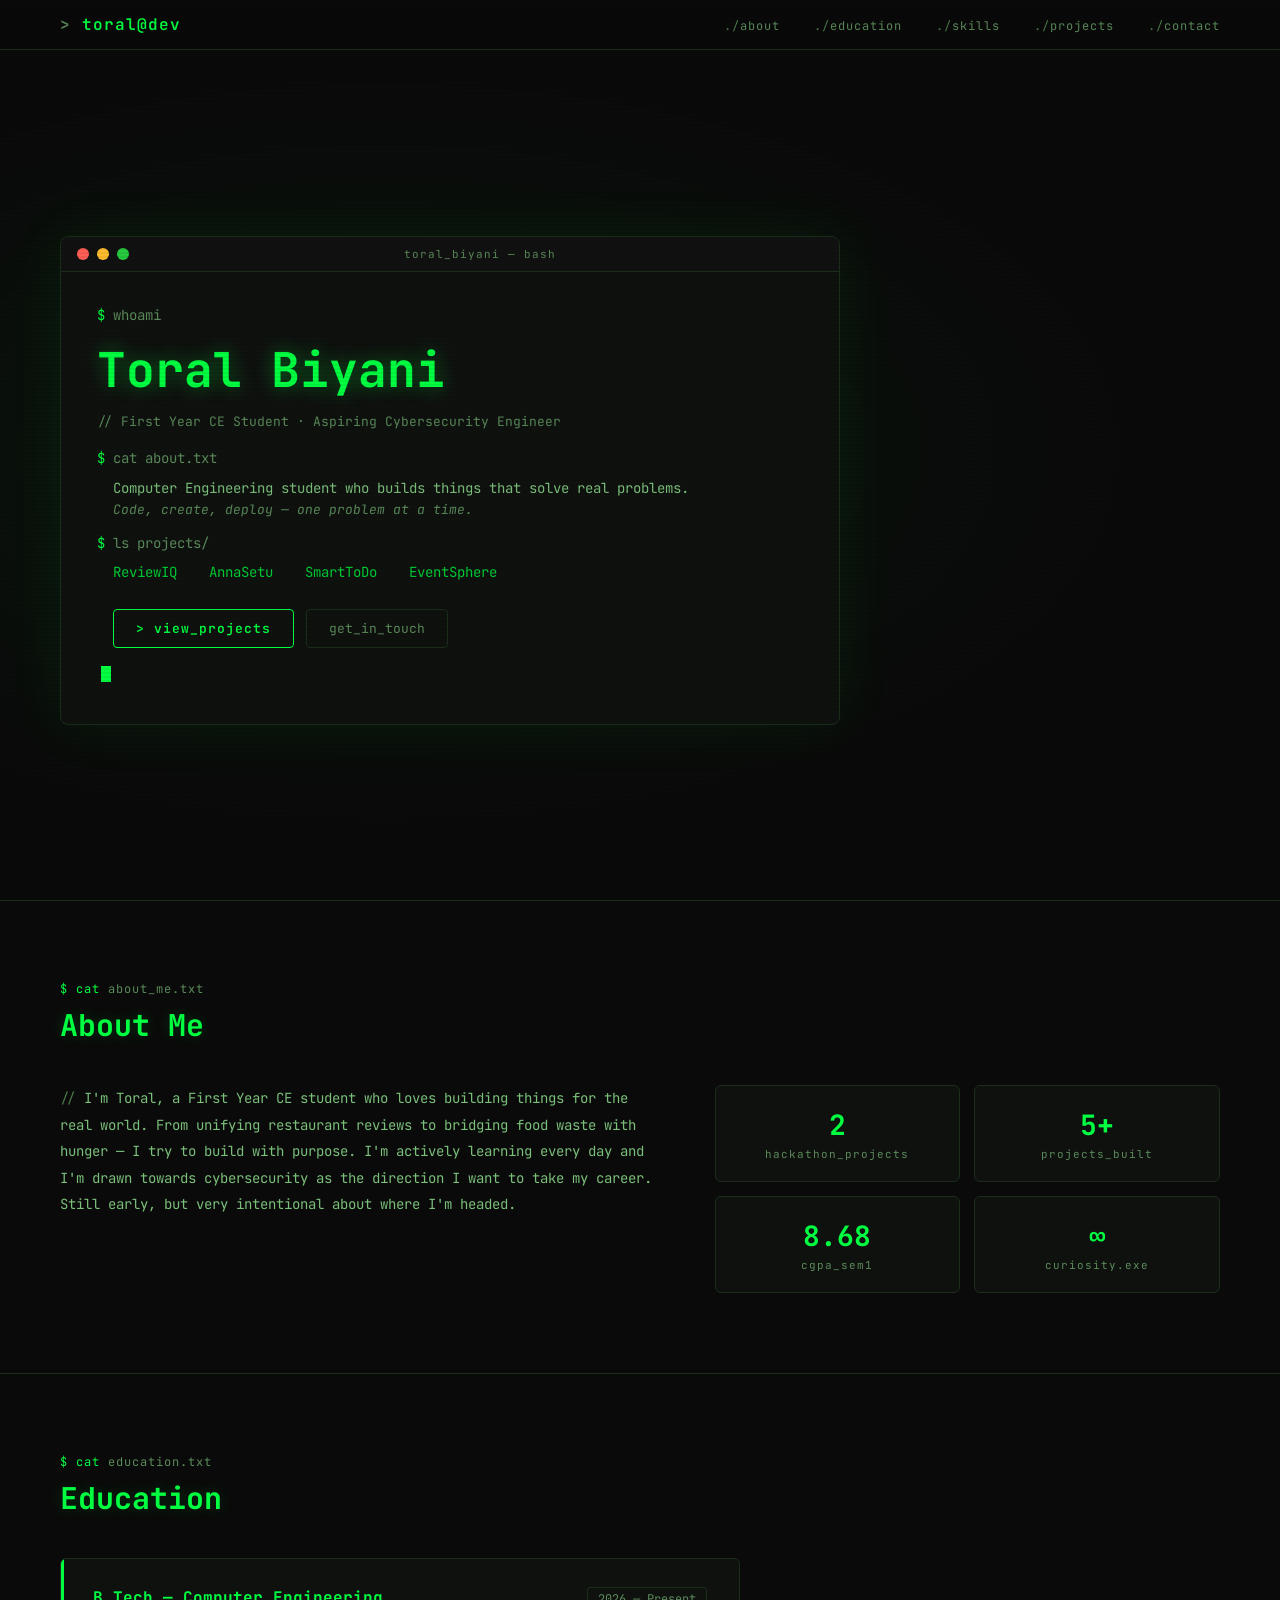
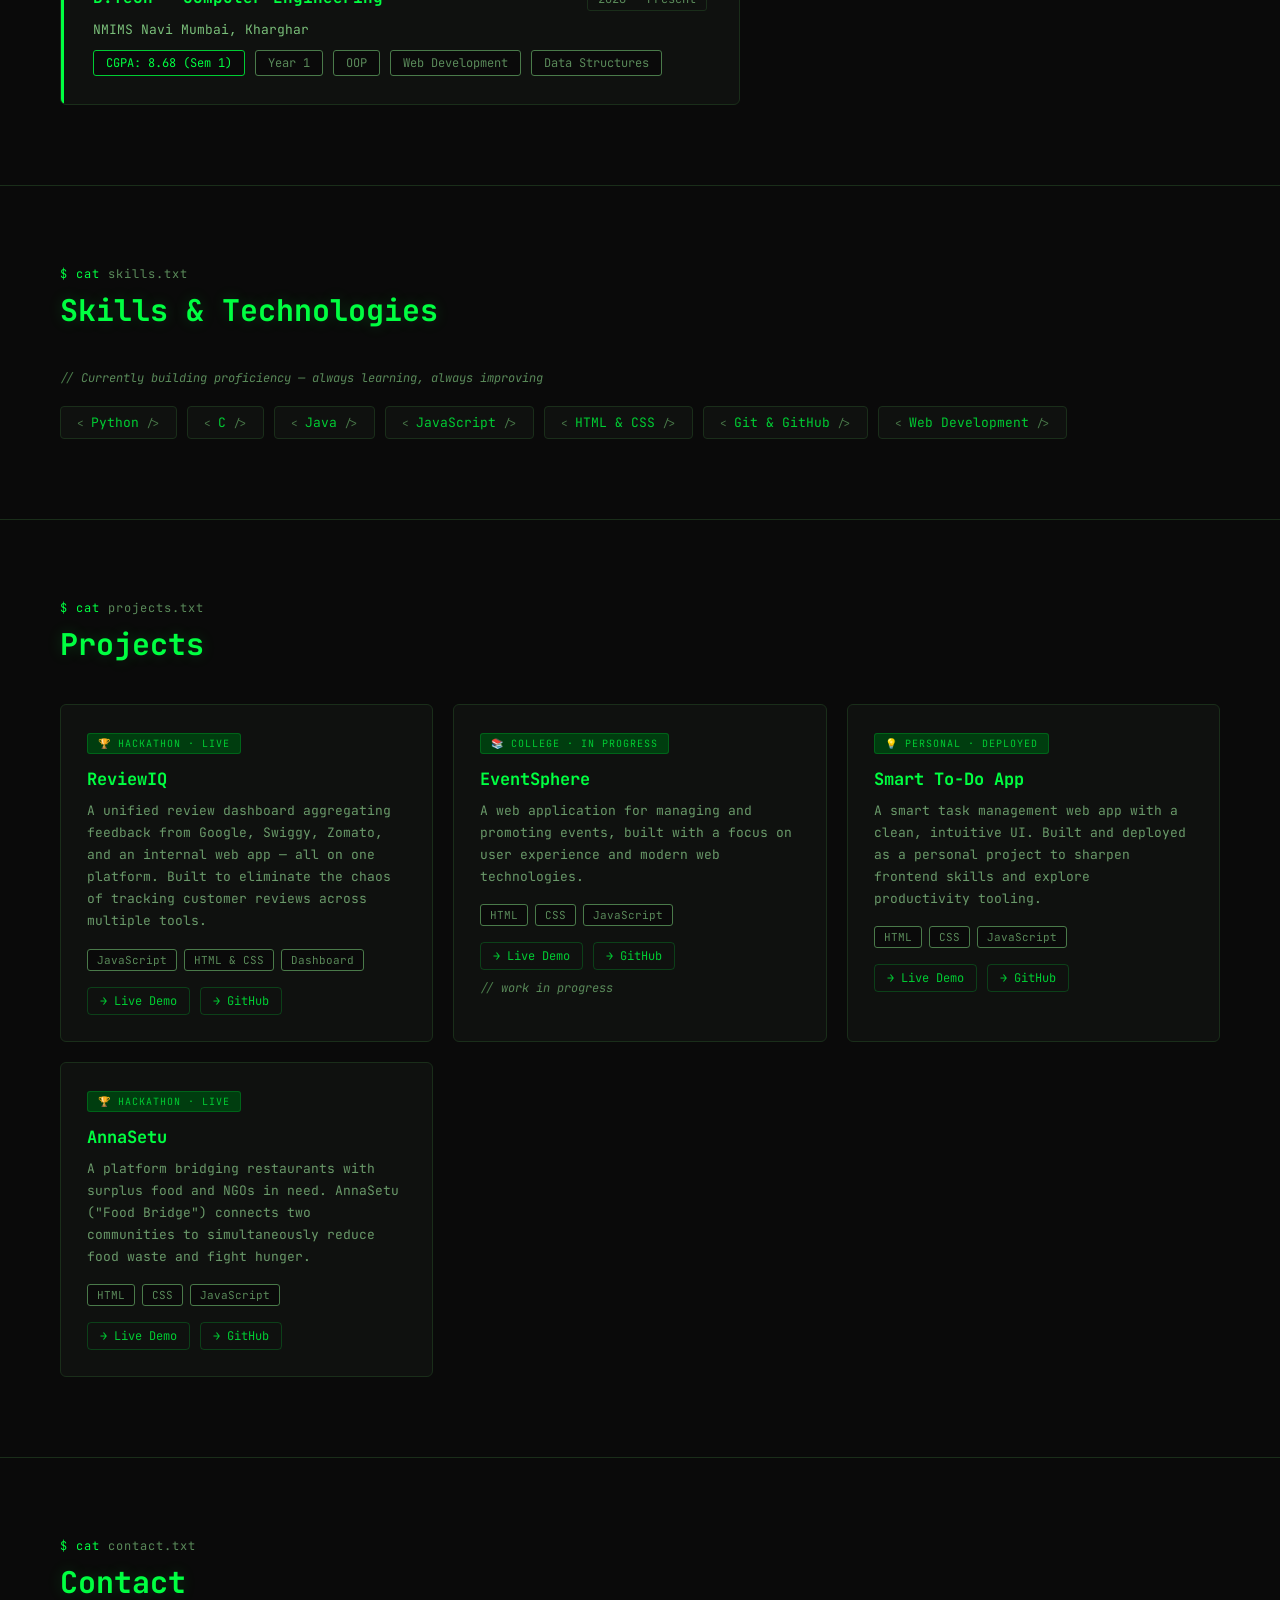
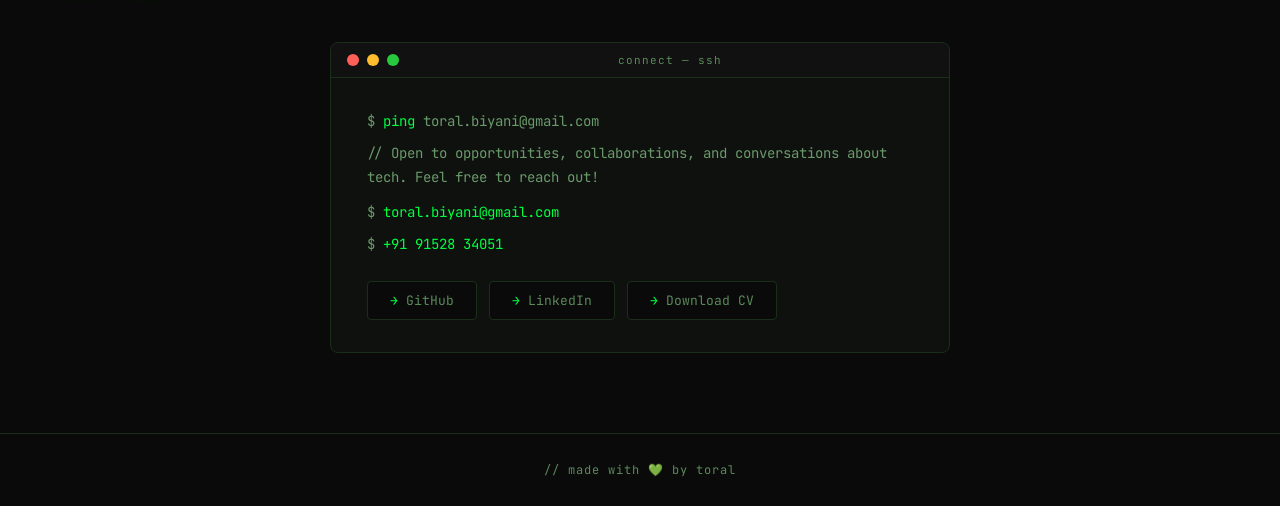
==== commit f8a6ba83: "up" ====
--- a/index.html
+++ b/index.html
@@ -228,18 +228,19 @@
     </div>
 
     <div class="project-card">
-      <div class="project-badge" contenteditable="false">🏆 Hackathon · Live</div>
-      <div class="project-title" contenteditable="false">AnnaSetu</div>
-      <div class="project-desc" contenteditable="false">A platform bridging restaurants with surplus food and NGOs in need. AnnaSetu ("Food Bridge") connects two communities to simultaneously reduce food waste and fight hunger.</div>
+      <div class="project-badge" contenteditable="false">📚 College · In Progress</div>
+      <div class="project-title" contenteditable="false">EventSphere</div>
+      <div class="project-desc" contenteditable="false">A web application for managing and promoting events, built with a focus on user experience and modern web technologies.</div>
       <div class="project-tech">
         <span class="tech-chip" contenteditable="false">HTML</span>
         <span class="tech-chip" contenteditable="false">CSS</span>
         <span class="tech-chip" contenteditable="false">JavaScript</span>
       </div>
       <div class="project-links">
-        <a href="https://foodbridge-d9a74.web.app/" class="project-link" target="_blank">Live Demo</a>
-        <a href="https://github.com/Shashwat-Chavarkar26/Techsprint" class="project-link" target="_blank">GitHub</a>
-      </div>
+        <a href="https://toral-7.github.io/EventSphere/" class="project-link" target="_blank">Live Demo</a>
+        <a href="https://github.com/toral-7/EventSphere" class="project-link" target="_blank">GitHub</a>
+      </div>
+      <p class="project-wip">work in progress</p>
     </div>
 
     <div class="project-card">
@@ -258,19 +259,18 @@
     </div>
 
     <div class="project-card">
-      <div class="project-badge" contenteditable="false">📚 College · In Progress</div>
-      <div class="project-title" contenteditable="false">EventSphere</div>
-      <div class="project-desc" contenteditable="false">A web application for managing and promoting events, built with a focus on user experience and modern web technologies.</div>
+      <div class="project-badge" contenteditable="false">🏆 Hackathon · Live</div>
+      <div class="project-title" contenteditable="false">AnnaSetu</div>
+      <div class="project-desc" contenteditable="false">A platform bridging restaurants with surplus food and NGOs in need. AnnaSetu ("Food Bridge") connects two communities to simultaneously reduce food waste and fight hunger.</div>
       <div class="project-tech">
         <span class="tech-chip" contenteditable="false">HTML</span>
         <span class="tech-chip" contenteditable="false">CSS</span>
         <span class="tech-chip" contenteditable="false">JavaScript</span>
       </div>
       <div class="project-links">
-        <a href="https://toral-7.github.io/EventSphere/" class="project-link" target="_blank">Live Demo</a>
-        <a href="https://github.com/toral-7/EventSphere" class="project-link" target="_blank">GitHub</a>
-      </div>
-      <p class="project-wip">work in progress</p>
+        <a href="https://foodbridge-d9a74.web.app/" class="project-link" target="_blank">Live Demo</a>
+        <a href="https://github.com/Shashwat-Chavarkar26/Techsprint" class="project-link" target="_blank">GitHub</a>
+      </div>
     </div>
   </div>
 </section>
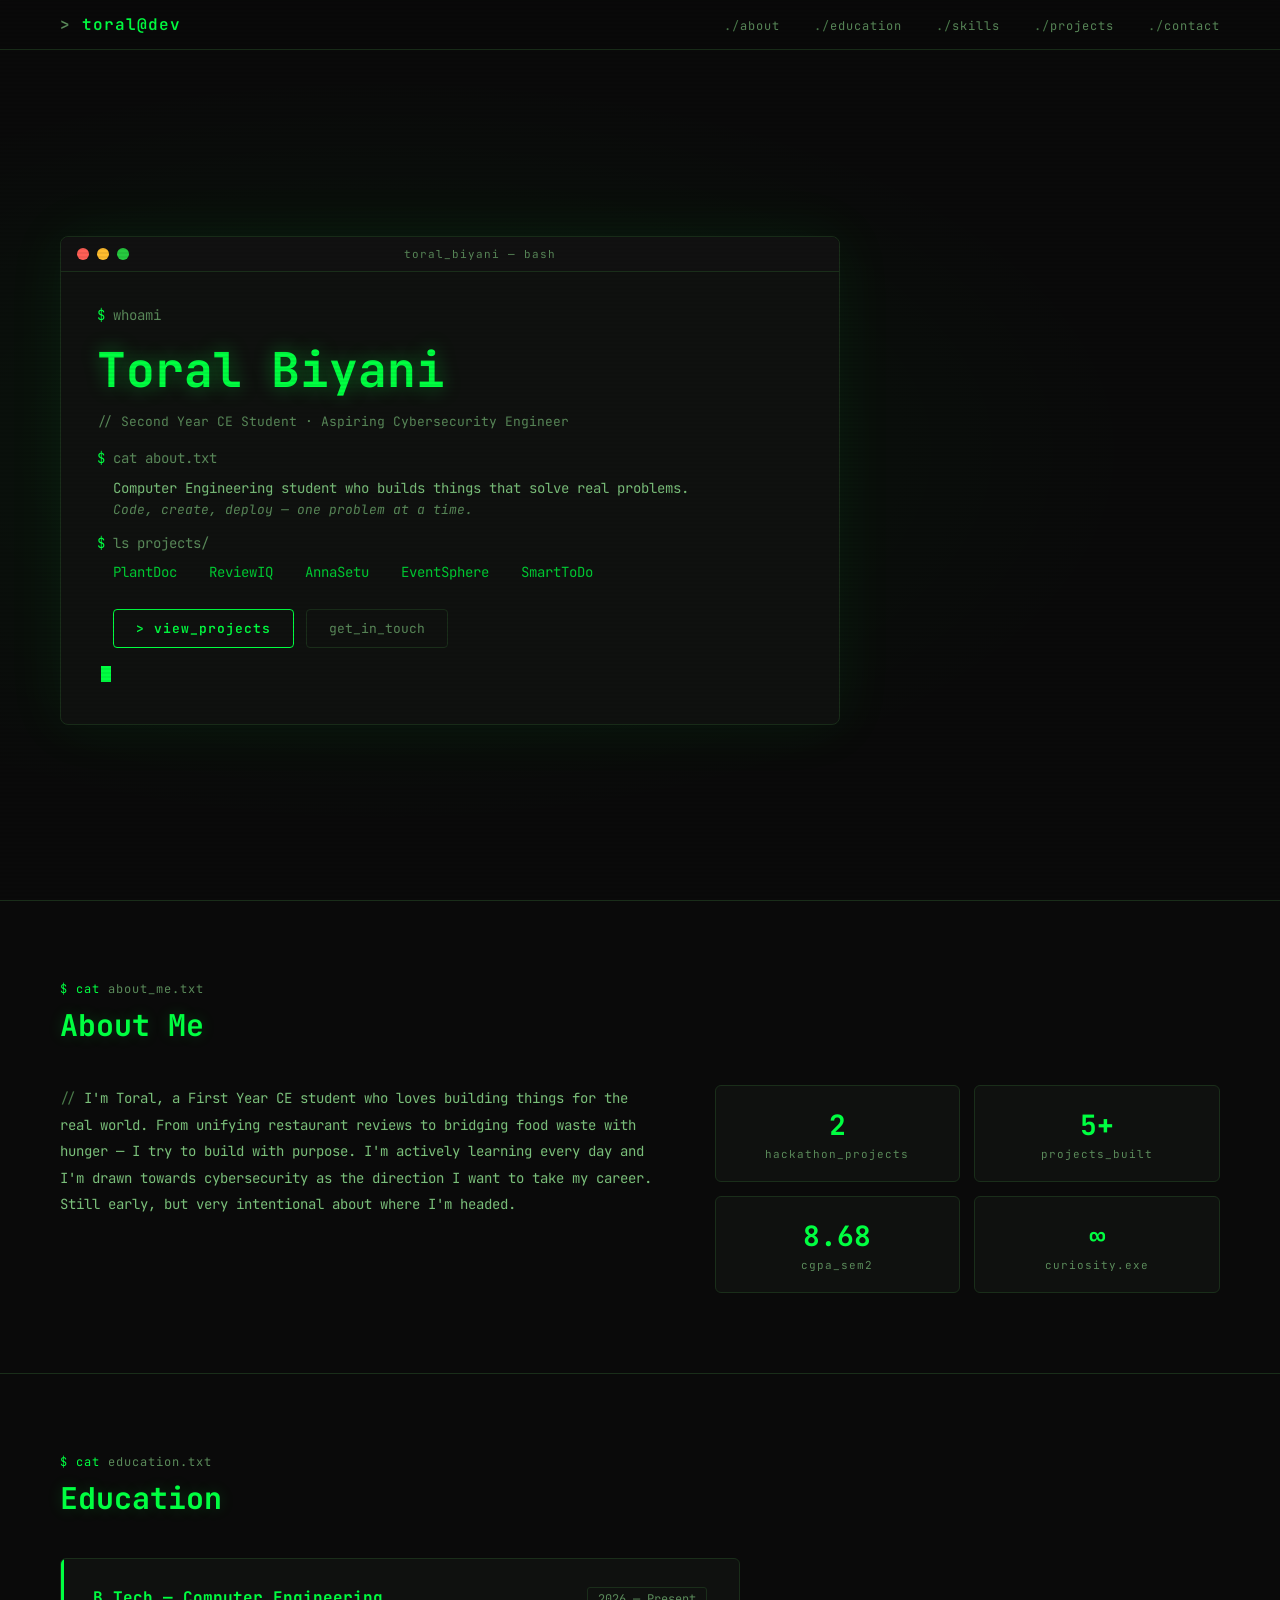
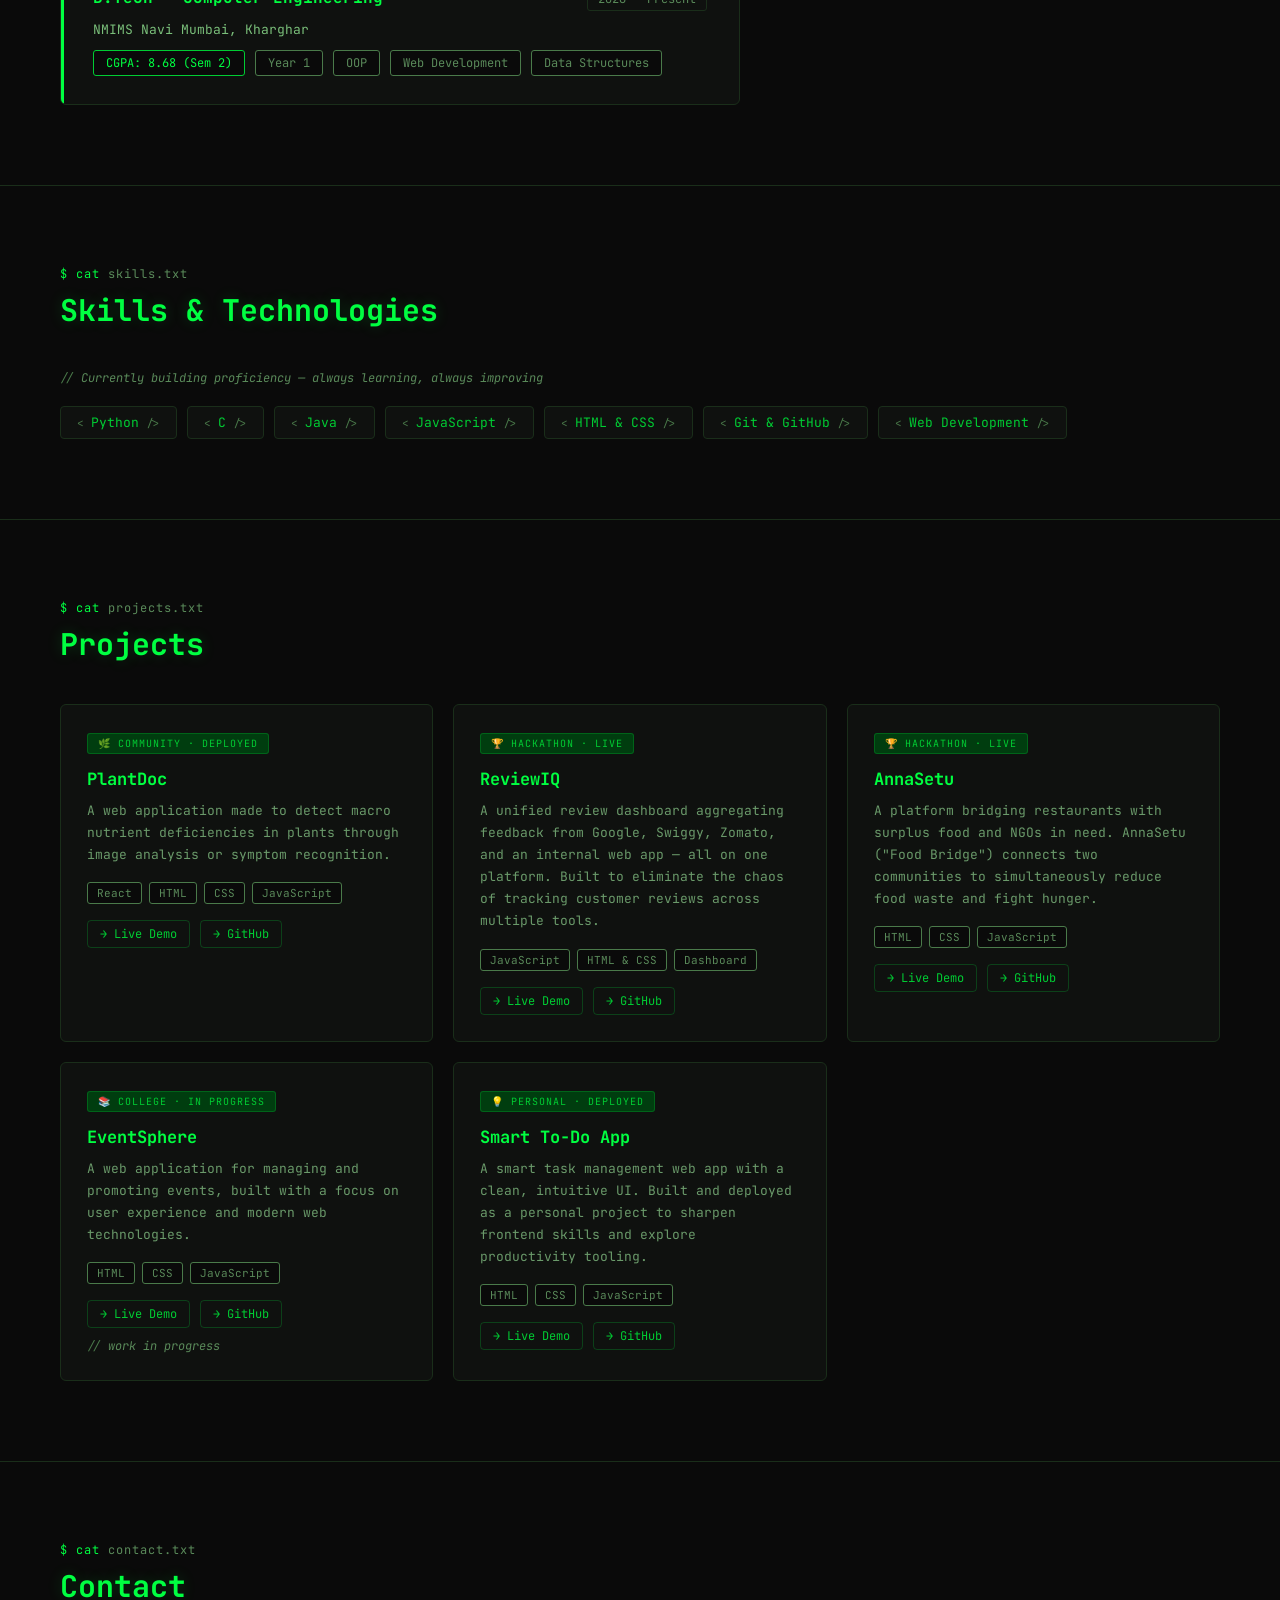
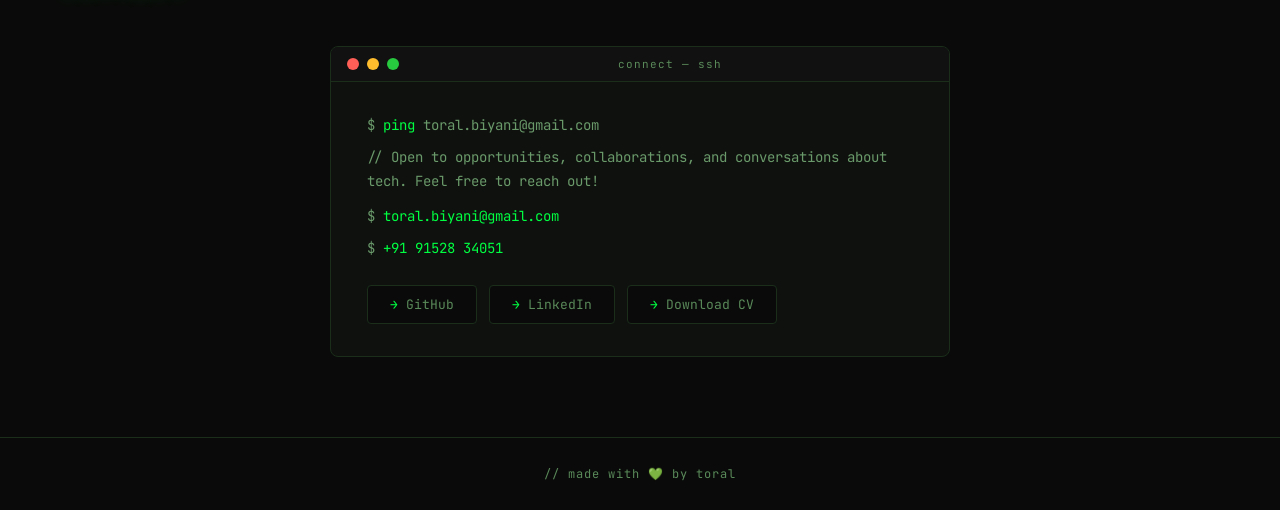
==== commit ea29c4c7: "Update index.html" ====
--- a/index.html
+++ b/index.html
@@ -140,14 +140,14 @@
     <div class="terminal-body">
       <div class="t-line t-prompt" contenteditable="false">whoami</div>
       <span class="t-name" contenteditable="false">Toral Biyani</span>
-      <div class="t-line t-tag" contenteditable="false">// First Year CE Student · Aspiring Cybersecurity Engineer</div>
+      <div class="t-line t-tag" contenteditable="false">// Second Year CE Student · Aspiring Cybersecurity Engineer</div>
       <div class="t-blank"></div>
       <div class="t-line t-prompt" contenteditable="false">cat about.txt</div>
       <div class="t-tagline" contenteditable="false">Computer Engineering student who builds things that solve real problems.</div>
       <div class="t-oneliner">Code, create, deploy — one problem at a time.</div>
       <div class="t-blank"></div>
       <div class="t-line t-prompt">ls projects/</div>
-      <div class="t-line t-output" style="color:var(--green-dim)">ReviewIQ &nbsp;&nbsp; AnnaSetu &nbsp;&nbsp; SmartToDo &nbsp;&nbsp; EventSphere</div>
+      <div class="t-line t-output" style="color:var(--green-dim)">PlantDoc &nbsp;&nbsp; ReviewIQ &nbsp;&nbsp; AnnaSetu &nbsp;&nbsp; EventSphere &nbsp;&nbsp; SmartToDo</div>
       <div class="t-blank"></div>
       <div class="hero-btns">
         <a href="#projects" class="btn-primary">view_projects</a>
@@ -167,7 +167,7 @@
     <div class="about-stats">
       <div class="stat-card"><div class="stat-number" contenteditable="false">2</div><div class="stat-label" contenteditable="false">hackathon_projects</div></div>
       <div class="stat-card"><div class="stat-number" contenteditable="false">5+</div><div class="stat-label" contenteditable="false">projects_built</div></div>
-      <div class="stat-card"><div class="stat-number" contenteditable="false">8.68</div><div class="stat-label" contenteditable="false">cgpa_sem1</div></div>
+      <div class="stat-card"><div class="stat-number" contenteditable="false">8.68</div><div class="stat-label" contenteditable="false">cgpa_sem2</div></div>
       <div class="stat-card"><div class="stat-number" contenteditable="false">∞</div><div class="stat-label" contenteditable="false">curiosity.exe</div></div>
     </div>
   </div>
@@ -183,7 +183,7 @@
     </div>
     <div class="edu-college" contenteditable="false">NMIMS Navi Mumbai, Kharghar</div>
     <div class="edu-meta">
-      <div class="edu-chip highlight" contenteditable="false">CGPA: 8.68 (Sem 1)</div>
+      <div class="edu-chip highlight" contenteditable="false">CGPA: 8.68 (Sem 2)</div>
       <div class="edu-chip" contenteditable="false">Year 1</div>
       <div class="edu-chip" contenteditable="false">OOP</div>
       <div class="edu-chip" contenteditable="false">Web Development</div>
@@ -213,6 +213,22 @@
   <div class="projects-grid" id="projectsGrid">
 
     <div class="project-card">
+      <div class="project-badge" contenteditable="false">🌿 Community · Deployed</div>
+      <div class="project-title" contenteditable="false">PlantDoc</div>
+      <div class="project-desc" contenteditable="false">A web application made to detect macro nutrient deficiencies in plants through image analysis or symptom recognition.</div>
+      <div class="project-tech">
+        <span class="tech-chip" contenteditable="false">React</span>
+        <span class="tech-chip" contenteditable="false">HTML</span>
+        <span class="tech-chip" contenteditable="false">CSS</span>
+        <span class="tech-chip" contenteditable="false">JavaScript</span>
+      </div>
+      <div class="project-links">
+        <a href="https://plant-doc-three.vercel.app/" class="project-link" target="_blank">Live Demo</a>
+        <a href="https://github.com/toral-7/PlantDoc" class="project-link" target="_blank">GitHub</a>
+      </div>
+    </div>
+
+    <div class="project-card">
       <div class="project-badge" contenteditable="false">🏆 Hackathon · Live</div>
       <div class="project-title" contenteditable="false">ReviewIQ</div>
       <div class="project-desc" contenteditable="false">A unified review dashboard aggregating feedback from Google, Swiggy, Zomato, and an internal web app — all on one platform. Built to eliminate the chaos of tracking customer reviews across multiple tools.</div>
@@ -228,6 +244,21 @@
     </div>
 
     <div class="project-card">
+      <div class="project-badge" contenteditable="false">🏆 Hackathon · Live</div>
+      <div class="project-title" contenteditable="false">AnnaSetu</div>
+      <div class="project-desc" contenteditable="false">A platform bridging restaurants with surplus food and NGOs in need. AnnaSetu ("Food Bridge") connects two communities to simultaneously reduce food waste and fight hunger.</div>
+      <div class="project-tech">
+        <span class="tech-chip" contenteditable="false">HTML</span>
+        <span class="tech-chip" contenteditable="false">CSS</span>
+        <span class="tech-chip" contenteditable="false">JavaScript</span>
+      </div>
+      <div class="project-links">
+        <a href="https://foodbridge-d9a74.web.app/" class="project-link" target="_blank">Live Demo</a>
+        <a href="https://github.com/Shashwat-Chavarkar26/Techsprint" class="project-link" target="_blank">GitHub</a>
+      </div>
+    </div>
+
+    <div class="project-card">
       <div class="project-badge" contenteditable="false">📚 College · In Progress</div>
       <div class="project-title" contenteditable="false">EventSphere</div>
       <div class="project-desc" contenteditable="false">A web application for managing and promoting events, built with a focus on user experience and modern web technologies.</div>
@@ -258,20 +289,6 @@
       </div>
     </div>
 
-    <div class="project-card">
-      <div class="project-badge" contenteditable="false">🏆 Hackathon · Live</div>
-      <div class="project-title" contenteditable="false">AnnaSetu</div>
-      <div class="project-desc" contenteditable="false">A platform bridging restaurants with surplus food and NGOs in need. AnnaSetu ("Food Bridge") connects two communities to simultaneously reduce food waste and fight hunger.</div>
-      <div class="project-tech">
-        <span class="tech-chip" contenteditable="false">HTML</span>
-        <span class="tech-chip" contenteditable="false">CSS</span>
-        <span class="tech-chip" contenteditable="false">JavaScript</span>
-      </div>
-      <div class="project-links">
-        <a href="https://foodbridge-d9a74.web.app/" class="project-link" target="_blank">Live Demo</a>
-        <a href="https://github.com/Shashwat-Chavarkar26/Techsprint" class="project-link" target="_blank">GitHub</a>
-      </div>
-    </div>
   </div>
 </section>
 
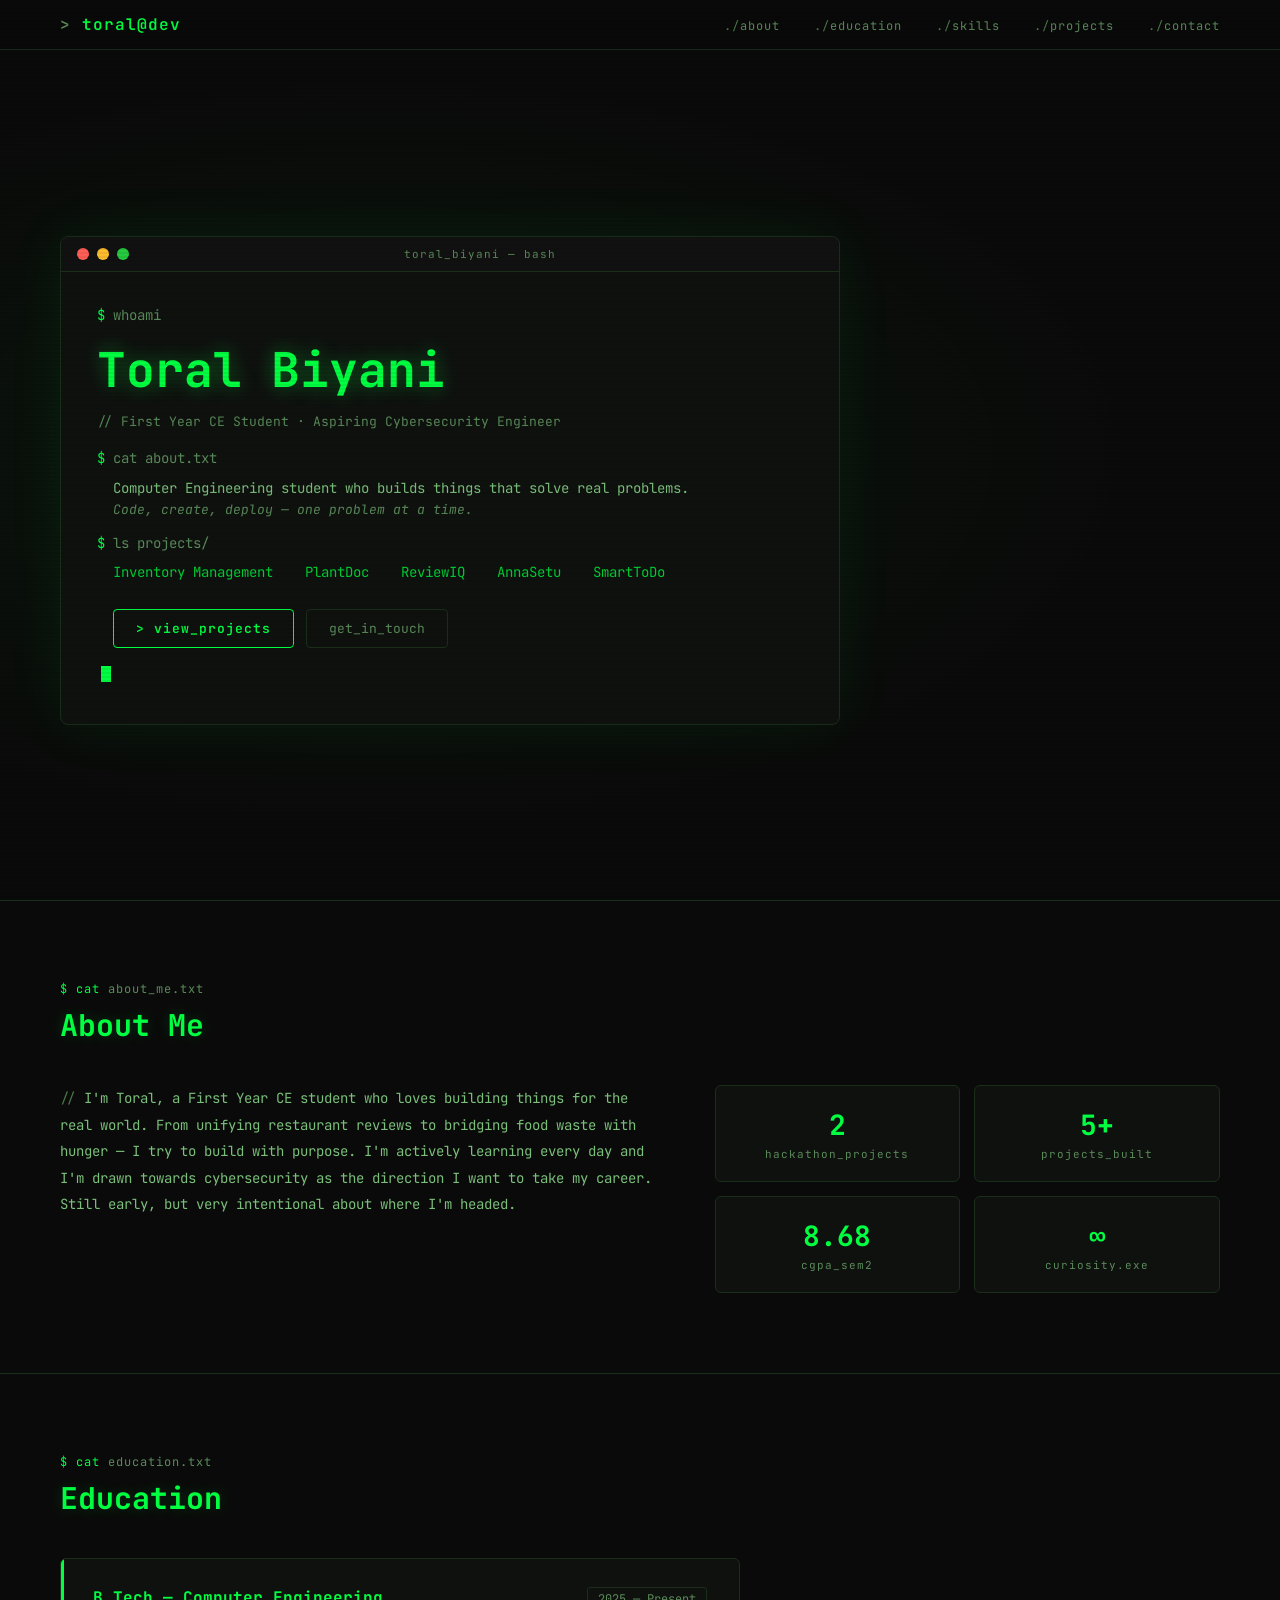
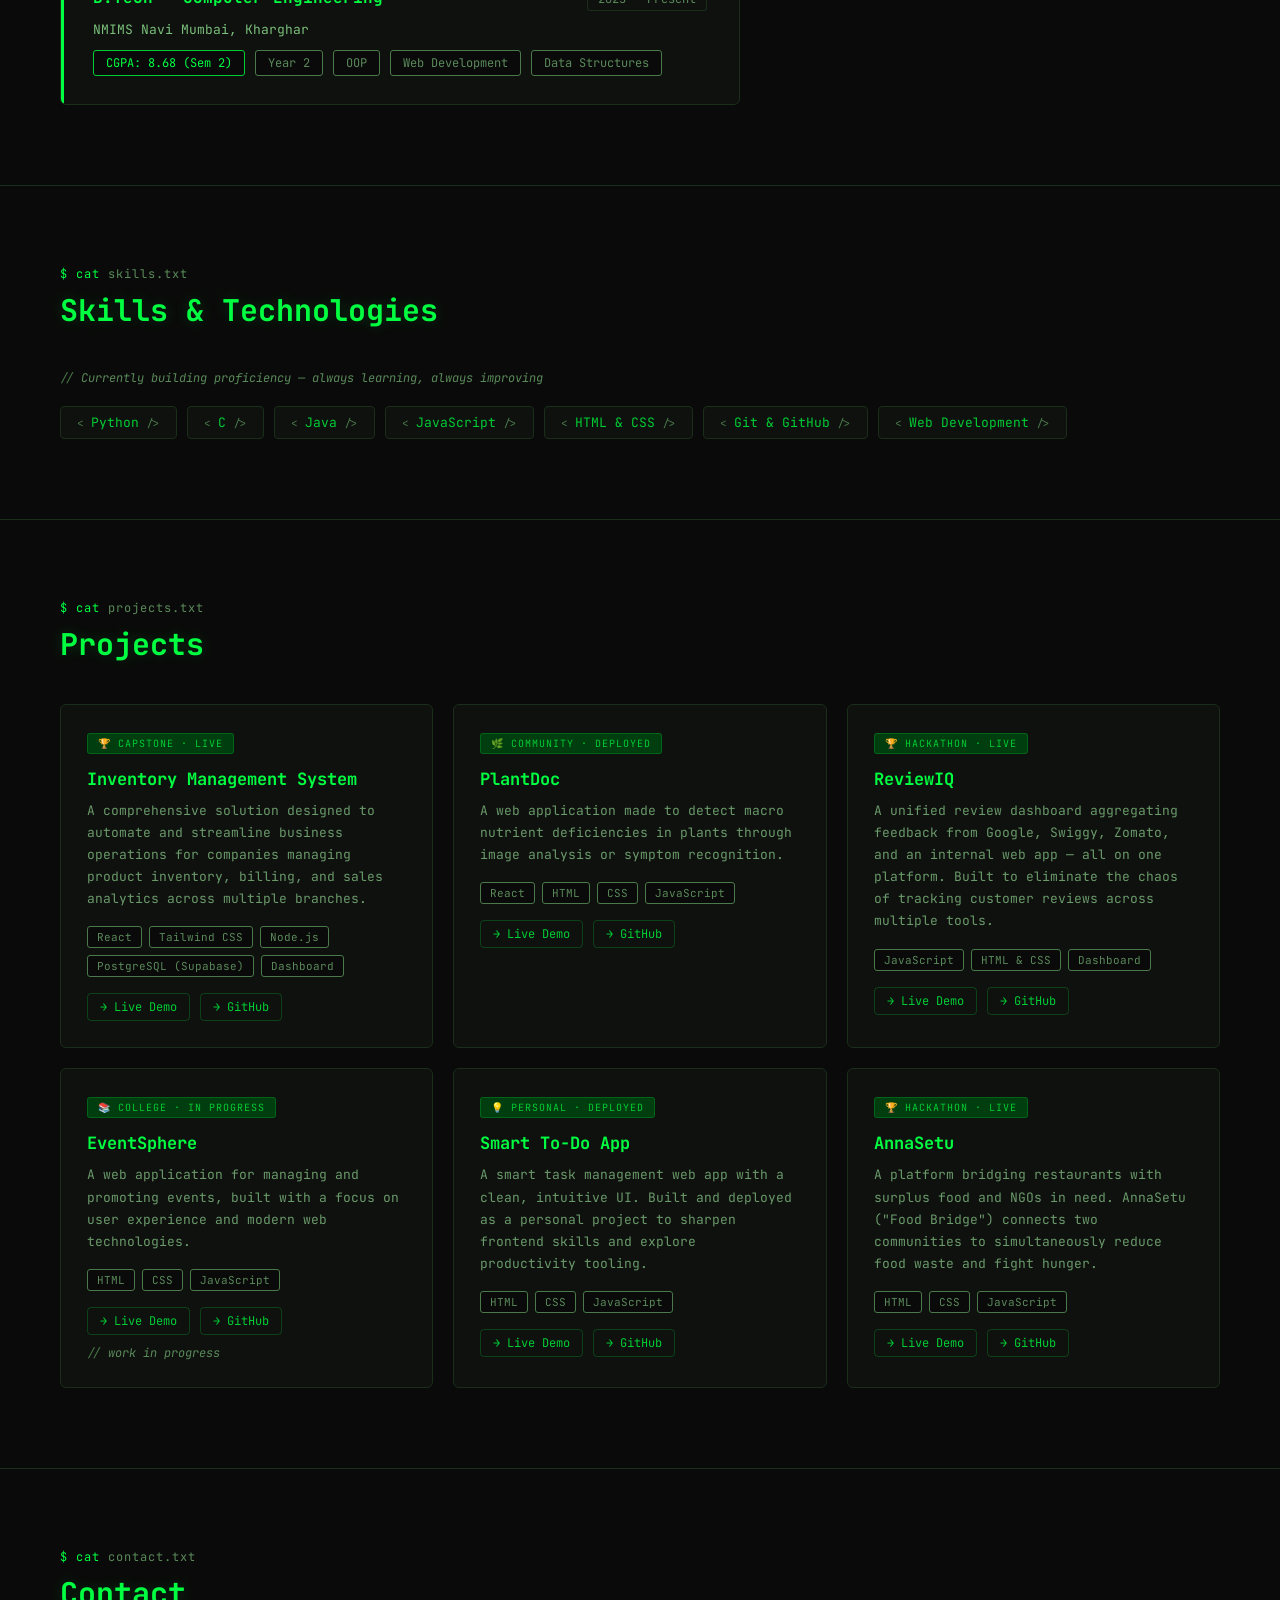
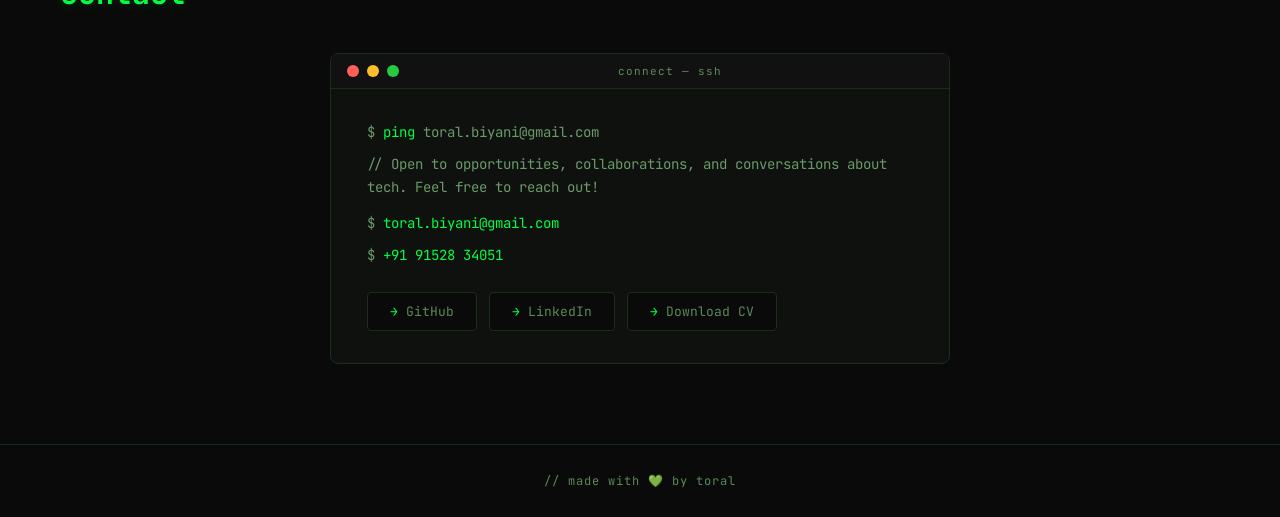
==== commit f11bb2f8: "updated projects, added style.css" ====
--- a/index.html
+++ b/index.html
@@ -5,119 +5,7 @@
   <meta name="viewport" content="width=device-width, initial-scale=1.0"/>
   <title>Toral Biyani | Portfolio</title>
   <link href="https://fonts.googleapis.com/css2?family=JetBrains+Mono:wght@300;400;500;600;700&display=swap" rel="stylesheet">
-  <style>
-    :root {
-      --green: #00ff41;
-      --green-dim: #00cc33;
-      --green-dark: #003d0f;
-      --green-glow: rgba(0,255,65,0.15);
-      --bg: #0a0a0a;
-      --card: #0f110f;
-      --border: #1a2e1a;
-      --text: #c8ffc8;
-      --text-dim: #5a8a5a;
-      --text-muted: #4a7a4a;
-    }
-    * { margin: 0; padding: 0; box-sizing: border-box; }
-    body { font-family: 'JetBrains Mono', monospace; background: var(--bg); color: var(--text); }
-    body::before { content: ''; position: fixed; top: 0; left: 0; width: 100%; height: 100%; background: repeating-linear-gradient(0deg, transparent, transparent 2px, rgba(0,0,0,0.06) 2px, rgba(0,0,0,0.06) 4px); pointer-events: none; z-index: 1000; }
-    ::-webkit-scrollbar { width: 6px; } ::-webkit-scrollbar-track { background: var(--bg); } ::-webkit-scrollbar-thumb { background: var(--green-dim); border-radius: 3px; }
-    [contenteditable="true"] { outline: none; border-bottom: 1px dashed transparent; transition: all 0.2s; cursor: text; }
-    [contenteditable="true"]:hover { border-bottom: 1px dashed var(--green-dim); }
-    [contenteditable="true"]:focus { border-bottom: 1px dashed var(--green); background: rgba(0,255,65,0.04); border-radius: 2px; }
-    .edit-hint { position: fixed; bottom: 20px; right: 20px; background: var(--green-dark); color: var(--green); padding: 8px 14px; border-radius: 4px; font-size: 11px; z-index: 999; border: 1px solid var(--green-dim); box-shadow: 0 0 20px var(--green-glow); }
-    nav { position: fixed; top: 0; width: 100%; background: rgba(10,10,10,0.95); backdrop-filter: blur(8px); padding: 14px 60px; display: flex; justify-content: space-between; align-items: center; z-index: 100; border-bottom: 1px solid var(--border); }
-    .nav-logo { font-size: 16px; font-weight: 600; color: var(--green); letter-spacing: 1px; }
-    .nav-logo::before { content: '> '; color: var(--text-dim); }
-    .nav-links a { color: var(--text-dim); text-decoration: none; margin-left: 24px; font-size: 12px; transition: color 0.2s; letter-spacing: 1px; }
-    .nav-links a::before { content: './'; color: var(--text-muted); }
-    .nav-links a:hover { color: var(--green); text-shadow: 0 0 8px var(--green); }
-    #hero { min-height: 100vh; display: flex; align-items: center; padding: 120px 60px 60px; background: radial-gradient(ellipse at 30% 50%, rgba(0,255,65,0.05) 0%, transparent 60%); }
-    .terminal-window { background: var(--card); border: 1px solid var(--border); border-radius: 8px; width: 100%; max-width: 780px; box-shadow: 0 0 60px rgba(0,255,65,0.07); }
-    .terminal-bar { background: #111; padding: 10px 16px; border-bottom: 1px solid var(--border); display: flex; align-items: center; gap: 8px; border-radius: 8px 8px 0 0; }
-    .dot { width: 12px; height: 12px; border-radius: 50%; }
-    .dot.red { background: #ff5f56; } .dot.yellow { background: #ffbd2e; } .dot.green-dot { background: #27c93f; }
-    .terminal-title { font-size: 11px; color: var(--text-dim); margin: 0 auto; letter-spacing: 1px; }
-    .terminal-body { padding: 32px 36px; }
-    .t-line { margin-bottom: 6px; font-size: 14px; line-height: 1.7; }
-    .t-prompt { color: var(--text-dim); } .t-prompt::before { content: '$ '; color: var(--green); }
-    .t-output { color: var(--text); padding-left: 16px; }
-    .t-name { font-size: clamp(28px,4vw,48px); font-weight: 700; color: var(--green); text-shadow: 0 0 20px rgba(0,255,65,0.4); display: block; margin: 10px 0; }
-    .t-tag { color: var(--text-dim); font-size: 13px; }
-    .t-tagline { color: #7abf7a; font-size: 14px; margin: 8px 0 4px; padding-left: 16px; }
-    .t-oneliner { color: var(--text-dim); font-size: 13px; padding-left: 16px; font-style: italic; }
-    .t-blank { margin-bottom: 14px; }
-    .t-cursor { display: inline-block; width: 10px; height: 16px; background: var(--green); animation: blink 1s infinite; vertical-align: middle; margin-left: 4px; }
-    @keyframes blink { 0%,49%{opacity:1}50%,100%{opacity:0} }
-    .hero-btns { display: flex; gap: 12px; flex-wrap: wrap; margin-top: 24px; padding-left: 16px; }
-    .btn-primary { background: transparent; color: var(--green); padding: 10px 22px; border: 1px solid var(--green); border-radius: 4px; text-decoration: none; font-family: inherit; font-size: 13px; font-weight: 600; transition: all 0.2s; letter-spacing: 1px; }
-    .btn-primary::before { content: '> '; }
-    .btn-primary:hover { background: var(--green-glow); box-shadow: 0 0 20px rgba(0,255,65,0.2); }
-    .btn-secondary { background: transparent; color: var(--text-dim); padding: 10px 22px; border: 1px solid var(--border); border-radius: 4px; text-decoration: none; font-family: inherit; font-size: 13px; transition: all 0.2s; }
-    .btn-secondary:hover { border-color: var(--green-dim); color: var(--green); }
-    section { padding: 80px 60px; border-top: 1px solid var(--border); }
-    .section-prompt { font-size: 12px; color: var(--text-dim); margin-bottom: 8px; letter-spacing: 1px; }
-    .section-prompt::before { content: '$ cat '; color: var(--green); }
-    .section-prompt::after { content: '.txt'; }
-    .section-title { font-size: 30px; font-weight: 700; color: var(--green); margin-bottom: 40px; text-shadow: 0 0 15px rgba(0,255,65,0.2); }
-    .about-grid { display: grid; grid-template-columns: 1.2fr 1fr; gap: 48px; align-items: start; }
-    .about-text { font-size: 14px; color: #7abf7a; line-height: 1.9; }
-    .about-text::before { content: '// '; color: var(--text-muted); }
-    .about-stats { display: grid; grid-template-columns: 1fr 1fr; gap: 14px; }
-    .stat-card { background: var(--card); border: 1px solid var(--border); padding: 20px; border-radius: 6px; text-align: center; transition: all 0.2s; position: relative; overflow: hidden; }
-    .stat-card::before { content: ''; position: absolute; top: 0; left: 0; right: 0; height: 2px; background: var(--green); opacity: 0; transition: opacity 0.2s; }
-    .stat-card:hover { border-color: var(--green-dim); } .stat-card:hover::before { opacity: 1; }
-    .stat-number { font-size: 28px; font-weight: 700; color: var(--green); }
-    .stat-label { font-size: 11px; color: var(--text-dim); margin-top: 4px; letter-spacing: 1px; }
-    .edu-card { background: var(--card); border: 1px solid var(--border); border-radius: 6px; padding: 28px 32px; position: relative; overflow: hidden; transition: all 0.2s; max-width: 680px; }
-    .edu-card::before { content: ''; position: absolute; top: 0; left: 0; width: 3px; height: 100%; background: var(--green); }
-    .edu-card:hover { border-color: var(--green-dim); box-shadow: 0 0 24px rgba(0,255,65,0.06); }
-    .edu-header { display: flex; justify-content: space-between; align-items: flex-start; flex-wrap: wrap; gap: 10px; margin-bottom: 10px; }
-    .edu-degree { font-size: 16px; font-weight: 700; color: var(--green); }
-    .edu-date { font-size: 12px; color: var(--text-dim); border: 1px solid var(--border); padding: 3px 10px; border-radius: 3px; }
-    .edu-college { font-size: 13px; color: #7abf7a; margin-bottom: 12px; }
-    .edu-meta { display: flex; gap: 10px; flex-wrap: wrap; }
-    .edu-chip { background: var(--bg); border: 1px solid var(--text-muted); color: var(--text-dim); padding: 4px 12px; border-radius: 3px; font-size: 12px; }
-    .edu-chip.highlight { border-color: var(--green-dim); color: var(--green); }
-    .skills-section-note { font-size: 12px; color: var(--text-dim); margin-bottom: 20px; font-style: italic; }
-    .skills-section-note::before { content: '// '; color: var(--text-muted); }
-    .skills-grid { display: flex; flex-wrap: wrap; gap: 10px; }
-    .skill-tag { background: var(--card); border: 1px solid var(--border); color: var(--green-dim); padding: 7px 16px; border-radius: 4px; font-size: 13px; font-family: inherit; transition: all 0.2s; }
-    .skill-tag::before { content: '< '; color: var(--text-muted); font-size: 11px; }
-    .skill-tag::after { content: ' />'; color: var(--text-muted); font-size: 11px; }
-    .skill-tag:hover { border-color: var(--green); color: var(--green); box-shadow: 0 0 12px rgba(0,255,65,0.1); }
-    .add-skill-btn { background: transparent; border: 1px dashed var(--text-dim); color: var(--text-dim); padding: 7px 16px; border-radius: 4px; font-size: 13px; font-family: inherit; cursor: pointer; transition: all 0.2s; }
-    .add-skill-btn:hover { border-color: var(--green); color: var(--green); }
-    .projects-grid { display: grid; grid-template-columns: repeat(auto-fill, minmax(320px,1fr)); gap: 20px; }
-    .project-card { background: var(--card); border: 1px solid var(--border); border-radius: 6px; padding: 26px; transition: all 0.2s; position: relative; overflow: hidden; }
-    .project-card::before { content: ''; position: absolute; top: 0; left: 0; width: 3px; height: 100%; background: var(--green); opacity: 0; transition: opacity 0.2s; }
-    .project-card:hover { border-color: var(--green-dim); transform: translateY(-3px); box-shadow: 0 8px 30px rgba(0,255,65,0.07); }
-    .project-card:hover::before { opacity: 1; }
-    .project-badge { display: inline-block; background: var(--green-dark); color: var(--green-dim); padding: 3px 10px; border-radius: 3px; font-size: 10px; margin-bottom: 14px; border: 1px solid rgba(0,255,65,0.2); letter-spacing: 1px; text-transform: uppercase; }
-    .project-title { font-size: 17px; font-weight: 700; color: var(--green); margin-bottom: 10px; }
-    .project-desc { font-size: 13px; color: #6a9a6a; line-height: 1.7; margin-bottom: 16px; }
-    .project-tech { display: flex; flex-wrap: wrap; gap: 7px; margin-bottom: 16px; }
-    .tech-chip { background: var(--bg); border: 1px solid var(--text-muted); color: var(--text-dim); padding: 3px 9px; border-radius: 3px; font-size: 11px; font-family: inherit; }
-    .project-links { display: flex; gap: 10px; }
-    .project-link { font-size: 12px; color: var(--green-dim); text-decoration: none; border: 1px solid rgba(0,255,65,0.2); padding: 5px 12px; border-radius: 4px; font-family: inherit; transition: all 0.2s; }
-    .project-link::before { content: '→ '; }
-    .project-link:hover { background: var(--green-glow); color: var(--green); border-color: var(--green); }
-    .project-wip { font-size: 12px; color: var(--text-dim); font-style: italic; margin-top: 10px; }
-    .project-wip::before { content: '// '; color: var(--text-muted); }
-    .add-project-btn { background: transparent; border: 1px dashed var(--text-dim); border-radius: 6px; padding: 28px; color: var(--text-dim); font-size: 13px; font-family: inherit; cursor: pointer; width: 100%; text-align: center; transition: all 0.2s; }
-    .add-project-btn:hover { border-color: var(--green); color: var(--green); }
-    .contact-terminal { background: var(--card); border: 1px solid var(--border); border-radius: 8px; max-width: 620px; margin: 0 auto; overflow: hidden; }
-    .contact-bar { background: #111; padding: 10px 16px; border-bottom: 1px solid var(--border); display: flex; align-items: center; gap: 8px; }
-    .contact-body { padding: 32px 36px; }
-    .c-line { font-size: 14px; margin-bottom: 8px; color: #6a9a6a; line-height: 1.7; }
-    .c-line span { color: var(--green); }
-    .contact-links { display: flex; gap: 12px; flex-wrap: wrap; margin-top: 24px; }
-    .contact-link { background: var(--bg); border: 1px solid var(--border); color: var(--text-dim); padding: 10px 22px; border-radius: 4px; text-decoration: none; font-family: inherit; font-size: 13px; transition: all 0.2s; }
-    .contact-link::before { content: '→ '; color: var(--green); }
-    .contact-link:hover { border-color: var(--green); color: var(--green); }
-    footer { text-align: center; padding: 28px; color: var(--text-dim); font-size: 12px; border-top: 1px solid var(--border); letter-spacing: 1px; }
-    @media (max-width: 768px) { nav { padding: 12px 20px; } #hero, section { padding: 90px 20px 50px; } .terminal-body { padding: 20px; } .about-grid { grid-template-columns: 1fr; } .nav-links { display: none; } .edu-header { flex-direction: column; } }
-  </style>
+  <link rel="stylesheet" href="style.css" />
 </head>
 <body>
 <nav>
@@ -140,14 +28,14 @@
     <div class="terminal-body">
       <div class="t-line t-prompt" contenteditable="false">whoami</div>
       <span class="t-name" contenteditable="false">Toral Biyani</span>
-      <div class="t-line t-tag" contenteditable="false">// Second Year CE Student · Aspiring Cybersecurity Engineer</div>
+      <div class="t-line t-tag" contenteditable="false">// First Year CE Student · Aspiring Cybersecurity Engineer</div>
       <div class="t-blank"></div>
       <div class="t-line t-prompt" contenteditable="false">cat about.txt</div>
       <div class="t-tagline" contenteditable="false">Computer Engineering student who builds things that solve real problems.</div>
       <div class="t-oneliner">Code, create, deploy — one problem at a time.</div>
       <div class="t-blank"></div>
       <div class="t-line t-prompt">ls projects/</div>
-      <div class="t-line t-output" style="color:var(--green-dim)">PlantDoc &nbsp;&nbsp; ReviewIQ &nbsp;&nbsp; AnnaSetu &nbsp;&nbsp; EventSphere &nbsp;&nbsp; SmartToDo</div>
+      <div class="t-line t-output" style="color:var(--green-dim)">Inventory Management &nbsp;&nbsp; PlantDoc &nbsp;&nbsp; ReviewIQ &nbsp;&nbsp; AnnaSetu &nbsp;&nbsp; SmartToDo</div>
       <div class="t-blank"></div>
       <div class="hero-btns">
         <a href="#projects" class="btn-primary">view_projects</a>
@@ -179,12 +67,12 @@
   <div class="edu-card">
     <div class="edu-header">
       <div class="edu-degree" contenteditable="false">B.Tech — Computer Engineering</div>
-      <div class="edu-date" contenteditable="false">2026 — Present</div>
+      <div class="edu-date" contenteditable="false">2025 — Present</div>
     </div>
     <div class="edu-college" contenteditable="false">NMIMS Navi Mumbai, Kharghar</div>
     <div class="edu-meta">
       <div class="edu-chip highlight" contenteditable="false">CGPA: 8.68 (Sem 2)</div>
-      <div class="edu-chip" contenteditable="false">Year 1</div>
+      <div class="edu-chip" contenteditable="false">Year 2</div>
       <div class="edu-chip" contenteditable="false">OOP</div>
       <div class="edu-chip" contenteditable="false">Web Development</div>
       <div class="edu-chip" contenteditable="false">Data Structures</div>
@@ -213,6 +101,23 @@
   <div class="projects-grid" id="projectsGrid">
 
     <div class="project-card">
+      <div class="project-badge" contenteditable="false">🏆 Capstone · Live</div>
+      <div class="project-title" contenteditable="false">Inventory Management System</div>
+      <div class="project-desc" contenteditable="false">A comprehensive solution designed to automate and streamline business operations for companies managing product inventory, billing, and sales analytics across multiple branches.</div>
+      <div class="project-tech">
+        <span class="tech-chip" contenteditable="false">React</span>
+        <span class="tech-chip" contenteditable="false">Tailwind CSS</span>
+        <span class="tech-chip" contenteditable="false">Node.js</span>
+        <span class="tech-chip" contenteditable="false"> PostgreSQL (Supabase)</span>
+        <span class="tech-chip" contenteditable="false">Dashboard</span>
+      </div>
+      <div class="project-links">
+        <a href="https://inventory-management-beta-eight.vercel.app/" class="project-link" target="_blank">Live Demo</a>
+        <a href="https://github.com/toral-7/Inventory-Management" class="project-link" target="_blank">GitHub</a>
+      </div>
+    </div>
+
+    <div class="project-card">
       <div class="project-badge" contenteditable="false">🌿 Community · Deployed</div>
       <div class="project-title" contenteditable="false">PlantDoc</div>
       <div class="project-desc" contenteditable="false">A web application made to detect macro nutrient deficiencies in plants through image analysis or symptom recognition.</div>
@@ -244,6 +149,37 @@
     </div>
 
     <div class="project-card">
+      <div class="project-badge" contenteditable="false">📚 College · In Progress</div>
+      <div class="project-title" contenteditable="false">EventSphere</div>
+      <div class="project-desc" contenteditable="false">A web application for managing and promoting events, built with a focus on user experience and modern web technologies.</div>
+      <div class="project-tech">
+        <span class="tech-chip" contenteditable="false">HTML</span>
+        <span class="tech-chip" contenteditable="false">CSS</span>
+        <span class="tech-chip" contenteditable="false">JavaScript</span>
+      </div>
+      <div class="project-links">
+        <a href="https://toral-7.github.io/EventSphere/" class="project-link" target="_blank">Live Demo</a>
+        <a href="https://github.com/toral-7/EventSphere" class="project-link" target="_blank">GitHub</a>
+      </div>
+      <p class="project-wip">work in progress</p>
+    </div>
+
+    <div class="project-card">
+      <div class="project-badge" contenteditable="false">💡 Personal · Deployed</div>
+      <div class="project-title" contenteditable="false">Smart To-Do App</div>
+      <div class="project-desc" contenteditable="false">A smart task management web app with a clean, intuitive UI. Built and deployed as a personal project to sharpen frontend skills and explore productivity tooling.</div>
+      <div class="project-tech">
+        <span class="tech-chip" contenteditable="false">HTML</span>
+        <span class="tech-chip" contenteditable="false">CSS</span>
+        <span class="tech-chip" contenteditable="false">JavaScript</span>
+      </div>
+      <div class="project-links">
+        <a href="https://toral-7.github.io/Smart-To-do-App/" class="project-link" target="_blank">Live Demo</a>
+        <a href="https://github.com/toral-7/Smart-To-do-App" class="project-link" target="_blank">GitHub</a>
+      </div>
+    </div>
+
+    <div class="project-card">
       <div class="project-badge" contenteditable="false">🏆 Hackathon · Live</div>
       <div class="project-title" contenteditable="false">AnnaSetu</div>
       <div class="project-desc" contenteditable="false">A platform bridging restaurants with surplus food and NGOs in need. AnnaSetu ("Food Bridge") connects two communities to simultaneously reduce food waste and fight hunger.</div>
@@ -257,38 +193,6 @@
         <a href="https://github.com/Shashwat-Chavarkar26/Techsprint" class="project-link" target="_blank">GitHub</a>
       </div>
     </div>
-
-    <div class="project-card">
-      <div class="project-badge" contenteditable="false">📚 College · In Progress</div>
-      <div class="project-title" contenteditable="false">EventSphere</div>
-      <div class="project-desc" contenteditable="false">A web application for managing and promoting events, built with a focus on user experience and modern web technologies.</div>
-      <div class="project-tech">
-        <span class="tech-chip" contenteditable="false">HTML</span>
-        <span class="tech-chip" contenteditable="false">CSS</span>
-        <span class="tech-chip" contenteditable="false">JavaScript</span>
-      </div>
-      <div class="project-links">
-        <a href="https://toral-7.github.io/EventSphere/" class="project-link" target="_blank">Live Demo</a>
-        <a href="https://github.com/toral-7/EventSphere" class="project-link" target="_blank">GitHub</a>
-      </div>
-      <p class="project-wip">work in progress</p>
-    </div>
-
-    <div class="project-card">
-      <div class="project-badge" contenteditable="false">💡 Personal · Deployed</div>
-      <div class="project-title" contenteditable="false">Smart To-Do App</div>
-      <div class="project-desc" contenteditable="false">A smart task management web app with a clean, intuitive UI. Built and deployed as a personal project to sharpen frontend skills and explore productivity tooling.</div>
-      <div class="project-tech">
-        <span class="tech-chip" contenteditable="false">HTML</span>
-        <span class="tech-chip" contenteditable="false">CSS</span>
-        <span class="tech-chip" contenteditable="false">JavaScript</span>
-      </div>
-      <div class="project-links">
-        <a href="https://toral-7.github.io/Smart-To-do-App/" class="project-link" target="_blank">Live Demo</a>
-        <a href="https://github.com/toral-7/Smart-To-do-App" class="project-link" target="_blank">GitHub</a>
-      </div>
-    </div>
-
   </div>
 </section>
 
--- a/style.css
+++ b/style.css
@@ -0,0 +1,777 @@
+:root {
+	--green: #00ff41;
+	--green-dim: #00cc33;
+	--green-dark: #003d0f;
+	--green-glow: rgba(0, 255, 65, 0.15);
+	--bg: #0a0a0a;
+	--card: #0f110f;
+	--border: #1a2e1a;
+	--text: #c8ffc8;
+	--text-dim: #5a8a5a;
+	--text-muted: #4a7a4a;
+}
+
+* {
+	margin: 0;
+	padding: 0;
+	box-sizing: border-box;
+}
+
+body {
+	font-family: 'JetBrains Mono', monospace;
+	background: var(--bg);
+	color: var(--text);
+}
+
+body::before {
+	content: '';
+	position: fixed;
+	top: 0;
+	left: 0;
+	width: 100%;
+	height: 100%;
+	background: repeating-linear-gradient(0deg, transparent, transparent 2px, rgba(0, 0, 0, 0.06) 2px, rgba(0, 0, 0, 0.06) 4px);
+	pointer-events: none;
+	z-index: 1000;
+}
+
+::-webkit-scrollbar {
+	width: 6px;
+}
+
+::-webkit-scrollbar-track {
+	background: var(--bg);
+}
+
+::-webkit-scrollbar-thumb {
+	background: var(--green-dim);
+	border-radius: 3px;
+}
+
+[contenteditable="true"] {
+	outline: none;
+	border-bottom: 1px dashed transparent;
+	transition: all 0.2s;
+	cursor: text;
+}
+
+[contenteditable="true"]:hover {
+	border-bottom: 1px dashed var(--green-dim);
+}
+
+[contenteditable="true"]:focus {
+	border-bottom: 1px dashed var(--green);
+	background: rgba(0, 255, 65, 0.04);
+	border-radius: 2px;
+}
+
+.edit-hint {
+	position: fixed;
+	bottom: 20px;
+	right: 20px;
+	background: var(--green-dark);
+	color: var(--green);
+	padding: 8px 14px;
+	border-radius: 4px;
+	font-size: 11px;
+	z-index: 999;
+	border: 1px solid var(--green-dim);
+	box-shadow: 0 0 20px var(--green-glow);
+}
+
+nav {
+	position: fixed;
+	top: 0;
+	width: 100%;
+	background: rgba(10, 10, 10, 0.95);
+	backdrop-filter: blur(8px);
+	padding: 14px 60px;
+	display: flex;
+	justify-content: space-between;
+	align-items: center;
+	z-index: 100;
+	border-bottom: 1px solid var(--border);
+}
+
+.nav-logo {
+	font-size: 16px;
+	font-weight: 600;
+	color: var(--green);
+	letter-spacing: 1px;
+}
+
+.nav-logo::before {
+	content: '> ';
+	color: var(--text-dim);
+}
+
+.nav-links a {
+	color: var(--text-dim);
+	text-decoration: none;
+	margin-left: 24px;
+	font-size: 12px;
+	transition: color 0.2s;
+	letter-spacing: 1px;
+}
+
+.nav-links a::before {
+	content: './';
+	color: var(--text-muted);
+}
+
+.nav-links a:hover {
+	color: var(--green);
+	text-shadow: 0 0 8px var(--green);
+}
+
+#hero {
+	min-height: 100vh;
+	display: flex;
+	align-items: center;
+	padding: 120px 60px 60px;
+	background: radial-gradient(ellipse at 30% 50%, rgba(0, 255, 65, 0.05) 0%, transparent 60%);
+}
+
+.terminal-window {
+	background: var(--card);
+	border: 1px solid var(--border);
+	border-radius: 8px;
+	width: 100%;
+	max-width: 780px;
+	box-shadow: 0 0 60px rgba(0, 255, 65, 0.07);
+}
+
+.terminal-bar {
+	background: #111;
+	padding: 10px 16px;
+	border-bottom: 1px solid var(--border);
+	display: flex;
+	align-items: center;
+	gap: 8px;
+	border-radius: 8px 8px 0 0;
+}
+
+.dot {
+	width: 12px;
+	height: 12px;
+	border-radius: 50%;
+}
+
+.dot.red {
+	background: #ff5f56;
+}
+
+.dot.yellow {
+	background: #ffbd2e;
+}
+
+.dot.green-dot {
+	background: #27c93f;
+}
+
+.terminal-title {
+	font-size: 11px;
+	color: var(--text-dim);
+	margin: 0 auto;
+	letter-spacing: 1px;
+}
+
+.terminal-body {
+	padding: 32px 36px;
+}
+
+.t-line {
+	margin-bottom: 6px;
+	font-size: 14px;
+	line-height: 1.7;
+}
+
+.t-prompt {
+	color: var(--text-dim);
+}
+
+.t-prompt::before {
+	content: '$ ';
+	color: var(--green);
+}
+
+.t-output {
+	color: var(--text);
+	padding-left: 16px;
+}
+
+.t-name {
+	font-size: clamp(28px, 4vw, 48px);
+	font-weight: 700;
+	color: var(--green);
+	text-shadow: 0 0 20px rgba(0, 255, 65, 0.4);
+	display: block;
+	margin: 10px 0;
+}
+
+.t-tag {
+	color: var(--text-dim);
+	font-size: 13px;
+}
+
+.t-tagline {
+	color: #7abf7a;
+	font-size: 14px;
+	margin: 8px 0 4px;
+	padding-left: 16px;
+}
+
+.t-oneliner {
+	color: var(--text-dim);
+	font-size: 13px;
+	padding-left: 16px;
+	font-style: italic;
+}
+
+.t-blank {
+	margin-bottom: 14px;
+}
+
+.t-cursor {
+	display: inline-block;
+	width: 10px;
+	height: 16px;
+	background: var(--green);
+	animation: blink 1s infinite;
+	vertical-align: middle;
+	margin-left: 4px;
+}
+
+@keyframes blink {
+
+	0%,
+	49% {
+		opacity: 1
+	}
+
+	50%,
+	100% {
+		opacity: 0
+	}
+}
+
+.hero-btns {
+	display: flex;
+	gap: 12px;
+	flex-wrap: wrap;
+	margin-top: 24px;
+	padding-left: 16px;
+}
+
+.btn-primary {
+	background: transparent;
+	color: var(--green);
+	padding: 10px 22px;
+	border: 1px solid var(--green);
+	border-radius: 4px;
+	text-decoration: none;
+	font-family: inherit;
+	font-size: 13px;
+	font-weight: 600;
+	transition: all 0.2s;
+	letter-spacing: 1px;
+}
+
+.btn-primary::before {
+	content: '> ';
+}
+
+.btn-primary:hover {
+	background: var(--green-glow);
+	box-shadow: 0 0 20px rgba(0, 255, 65, 0.2);
+}
+
+.btn-secondary {
+	background: transparent;
+	color: var(--text-dim);
+	padding: 10px 22px;
+	border: 1px solid var(--border);
+	border-radius: 4px;
+	text-decoration: none;
+	font-family: inherit;
+	font-size: 13px;
+	transition: all 0.2s;
+}
+
+.btn-secondary:hover {
+	border-color: var(--green-dim);
+	color: var(--green);
+}
+
+section {
+	padding: 80px 60px;
+	border-top: 1px solid var(--border);
+}
+
+.section-prompt {
+	font-size: 12px;
+	color: var(--text-dim);
+	margin-bottom: 8px;
+	letter-spacing: 1px;
+}
+
+.section-prompt::before {
+	content: '$ cat ';
+	color: var(--green);
+}
+
+.section-prompt::after {
+	content: '.txt';
+}
+
+.section-title {
+	font-size: 30px;
+	font-weight: 700;
+	color: var(--green);
+	margin-bottom: 40px;
+	text-shadow: 0 0 15px rgba(0, 255, 65, 0.2);
+}
+
+.about-grid {
+	display: grid;
+	grid-template-columns: 1.2fr 1fr;
+	gap: 48px;
+	align-items: start;
+}
+
+.about-text {
+	font-size: 14px;
+	color: #7abf7a;
+	line-height: 1.9;
+}
+
+.about-text::before {
+	content: '// ';
+	color: var(--text-muted);
+}
+
+.about-stats {
+	display: grid;
+	grid-template-columns: 1fr 1fr;
+	gap: 14px;
+}
+
+.stat-card {
+	background: var(--card);
+	border: 1px solid var(--border);
+	padding: 20px;
+	border-radius: 6px;
+	text-align: center;
+	transition: all 0.2s;
+	position: relative;
+	overflow: hidden;
+}
+
+.stat-card::before {
+	content: '';
+	position: absolute;
+	top: 0;
+	left: 0;
+	right: 0;
+	height: 2px;
+	background: var(--green);
+	opacity: 0;
+	transition: opacity 0.2s;
+}
+
+.stat-card:hover {
+	border-color: var(--green-dim);
+}
+
+.stat-card:hover::before {
+	opacity: 1;
+}
+
+.stat-number {
+	font-size: 28px;
+	font-weight: 700;
+	color: var(--green);
+}
+
+.stat-label {
+	font-size: 11px;
+	color: var(--text-dim);
+	margin-top: 4px;
+	letter-spacing: 1px;
+}
+
+.edu-card {
+	background: var(--card);
+	border: 1px solid var(--border);
+	border-radius: 6px;
+	padding: 28px 32px;
+	position: relative;
+	overflow: hidden;
+	transition: all 0.2s;
+	max-width: 680px;
+}
+
+.edu-card::before {
+	content: '';
+	position: absolute;
+	top: 0;
+	left: 0;
+	width: 3px;
+	height: 100%;
+	background: var(--green);
+}
+
+.edu-card:hover {
+	border-color: var(--green-dim);
+	box-shadow: 0 0 24px rgba(0, 255, 65, 0.06);
+}
+
+.edu-header {
+	display: flex;
+	justify-content: space-between;
+	align-items: flex-start;
+	flex-wrap: wrap;
+	gap: 10px;
+	margin-bottom: 10px;
+}
+
+.edu-degree {
+	font-size: 16px;
+	font-weight: 700;
+	color: var(--green);
+}
+
+.edu-date {
+	font-size: 12px;
+	color: var(--text-dim);
+	border: 1px solid var(--border);
+	padding: 3px 10px;
+	border-radius: 3px;
+}
+
+.edu-college {
+	font-size: 13px;
+	color: #7abf7a;
+	margin-bottom: 12px;
+}
+
+.edu-meta {
+	display: flex;
+	gap: 10px;
+	flex-wrap: wrap;
+}
+
+.edu-chip {
+	background: var(--bg);
+	border: 1px solid var(--text-muted);
+	color: var(--text-dim);
+	padding: 4px 12px;
+	border-radius: 3px;
+	font-size: 12px;
+}
+
+.edu-chip.highlight {
+	border-color: var(--green-dim);
+	color: var(--green);
+}
+
+.skills-section-note {
+	font-size: 12px;
+	color: var(--text-dim);
+	margin-bottom: 20px;
+	font-style: italic;
+}
+
+.skills-section-note::before {
+	content: '// ';
+	color: var(--text-muted);
+}
+
+.skills-grid {
+	display: flex;
+	flex-wrap: wrap;
+	gap: 10px;
+}
+
+.skill-tag {
+	background: var(--card);
+	border: 1px solid var(--border);
+	color: var(--green-dim);
+	padding: 7px 16px;
+	border-radius: 4px;
+	font-size: 13px;
+	font-family: inherit;
+	transition: all 0.2s;
+}
+
+.skill-tag::before {
+	content: '< ';
+	color: var(--text-muted);
+	font-size: 11px;
+}
+
+.skill-tag::after {
+	content: ' />';
+	color: var(--text-muted);
+	font-size: 11px;
+}
+
+.skill-tag:hover {
+	border-color: var(--green);
+	color: var(--green);
+	box-shadow: 0 0 12px rgba(0, 255, 65, 0.1);
+}
+
+.add-skill-btn {
+	background: transparent;
+	border: 1px dashed var(--text-dim);
+	color: var(--text-dim);
+	padding: 7px 16px;
+	border-radius: 4px;
+	font-size: 13px;
+	font-family: inherit;
+	cursor: pointer;
+	transition: all 0.2s;
+}
+
+.add-skill-btn:hover {
+	border-color: var(--green);
+	color: var(--green);
+}
+
+.projects-grid {
+	display: grid;
+	grid-template-columns: repeat(auto-fill, minmax(320px, 1fr));
+	gap: 20px;
+}
+
+.project-card {
+	background: var(--card);
+	border: 1px solid var(--border);
+	border-radius: 6px;
+	padding: 26px;
+	transition: all 0.2s;
+	position: relative;
+	overflow: hidden;
+}
+
+.project-card::before {
+	content: '';
+	position: absolute;
+	top: 0;
+	left: 0;
+	width: 3px;
+	height: 100%;
+	background: var(--green);
+	opacity: 0;
+	transition: opacity 0.2s;
+}
+
+.project-card:hover {
+	border-color: var(--green-dim);
+	transform: translateY(-3px);
+	box-shadow: 0 8px 30px rgba(0, 255, 65, 0.07);
+}
+
+.project-card:hover::before {
+	opacity: 1;
+}
+
+.project-badge {
+	display: inline-block;
+	background: var(--green-dark);
+	color: var(--green-dim);
+	padding: 3px 10px;
+	border-radius: 3px;
+	font-size: 10px;
+	margin-bottom: 14px;
+	border: 1px solid rgba(0, 255, 65, 0.2);
+	letter-spacing: 1px;
+	text-transform: uppercase;
+}
+
+.project-title {
+	font-size: 17px;
+	font-weight: 700;
+	color: var(--green);
+	margin-bottom: 10px;
+}
+
+.project-desc {
+	font-size: 13px;
+	color: #6a9a6a;
+	line-height: 1.7;
+	margin-bottom: 16px;
+}
+
+.project-tech {
+	display: flex;
+	flex-wrap: wrap;
+	gap: 7px;
+	margin-bottom: 16px;
+}
+
+.tech-chip {
+	background: var(--bg);
+	border: 1px solid var(--text-muted);
+	color: var(--text-dim);
+	padding: 3px 9px;
+	border-radius: 3px;
+	font-size: 11px;
+	font-family: inherit;
+}
+
+.project-links {
+	display: flex;
+	gap: 10px;
+}
+
+.project-link {
+	font-size: 12px;
+	color: var(--green-dim);
+	text-decoration: none;
+	border: 1px solid rgba(0, 255, 65, 0.2);
+	padding: 5px 12px;
+	border-radius: 4px;
+	font-family: inherit;
+	transition: all 0.2s;
+}
+
+.project-link::before {
+	content: '→ ';
+}
+
+.project-link:hover {
+	background: var(--green-glow);
+	color: var(--green);
+	border-color: var(--green);
+}
+
+.project-wip {
+	font-size: 12px;
+	color: var(--text-dim);
+	font-style: italic;
+	margin-top: 10px;
+}
+
+.project-wip::before {
+	content: '// ';
+	color: var(--text-muted);
+}
+
+.add-project-btn {
+	background: transparent;
+	border: 1px dashed var(--text-dim);
+	border-radius: 6px;
+	padding: 28px;
+	color: var(--text-dim);
+	font-size: 13px;
+	font-family: inherit;
+	cursor: pointer;
+	width: 100%;
+	text-align: center;
+	transition: all 0.2s;
+}
+
+.add-project-btn:hover {
+	border-color: var(--green);
+	color: var(--green);
+}
+
+.contact-terminal {
+	background: var(--card);
+	border: 1px solid var(--border);
+	border-radius: 8px;
+	max-width: 620px;
+	margin: 0 auto;
+	overflow: hidden;
+}
+
+.contact-bar {
+	background: #111;
+	padding: 10px 16px;
+	border-bottom: 1px solid var(--border);
+	display: flex;
+	align-items: center;
+	gap: 8px;
+}
+
+.contact-body {
+	padding: 32px 36px;
+}
+
+.c-line {
+	font-size: 14px;
+	margin-bottom: 8px;
+	color: #6a9a6a;
+	line-height: 1.7;
+}
+
+.c-line span {
+	color: var(--green);
+}
+
+.contact-links {
+	display: flex;
+	gap: 12px;
+	flex-wrap: wrap;
+	margin-top: 24px;
+}
+
+.contact-link {
+	background: var(--bg);
+	border: 1px solid var(--border);
+	color: var(--text-dim);
+	padding: 10px 22px;
+	border-radius: 4px;
+	text-decoration: none;
+	font-family: inherit;
+	font-size: 13px;
+	transition: all 0.2s;
+}
+
+.contact-link::before {
+	content: '→ ';
+	color: var(--green);
+}
+
+.contact-link:hover {
+	border-color: var(--green);
+	color: var(--green);
+}
+
+footer {
+	text-align: center;
+	padding: 28px;
+	color: var(--text-dim);
+	font-size: 12px;
+	border-top: 1px solid var(--border);
+	letter-spacing: 1px;
+}
+
+@media (max-width: 768px) {
+	nav {
+		padding: 12px 20px;
+	}
+
+	#hero,
+	section {
+		padding: 90px 20px 50px;
+	}
+
+	.terminal-body {
+		padding: 20px;
+	}
+
+	.about-grid {
+		grid-template-columns: 1fr;
+	}
+
+	.nav-links {
+		display: none;
+	}
+
+	.edu-header {
+		flex-direction: column;
+	}
+}
